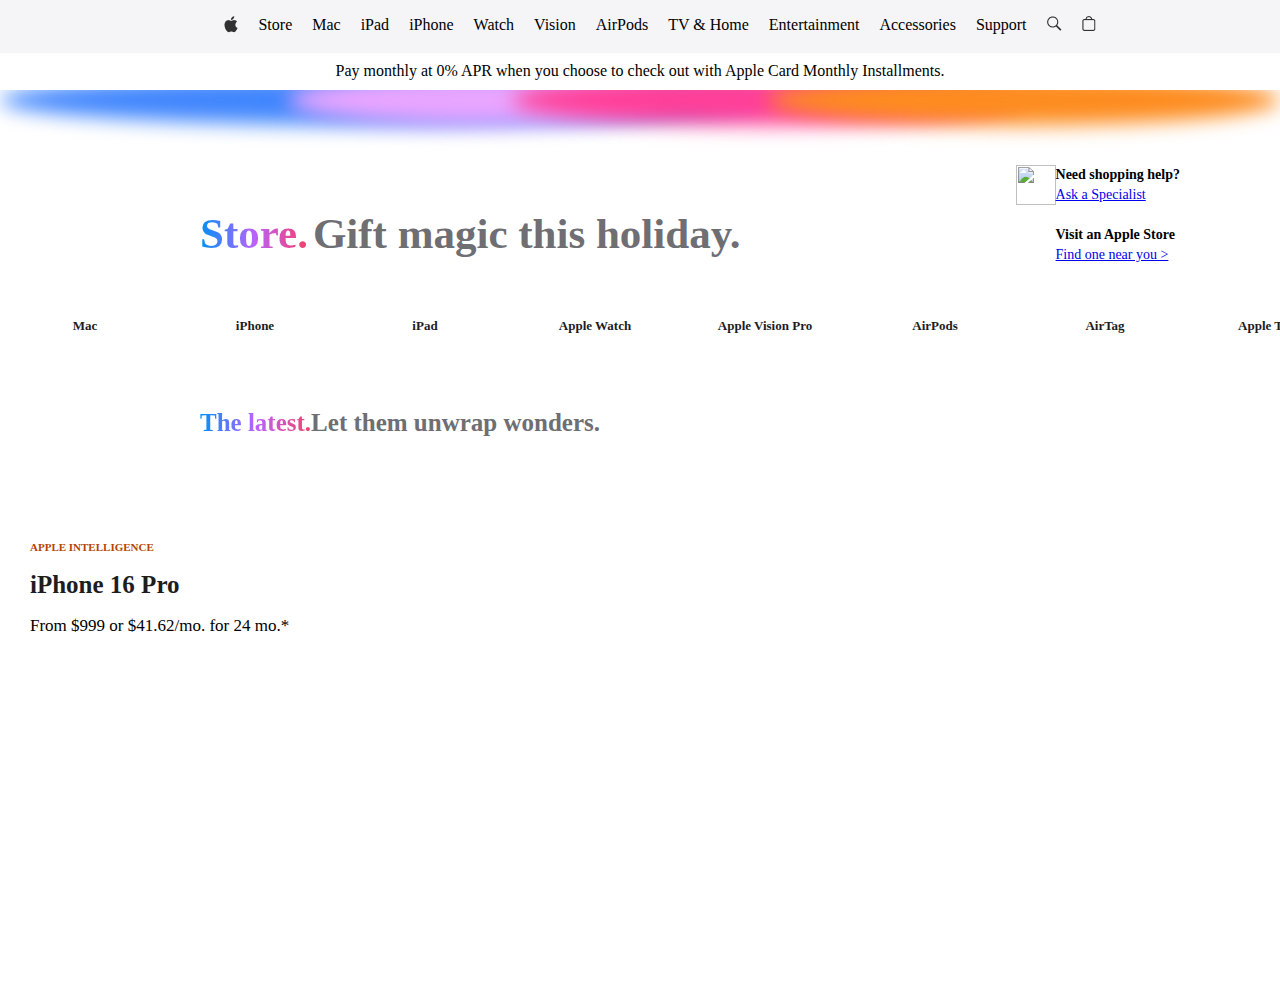
==== store.html @ fec3c9a7 "ehelj bga" ====
<!DOCTYPE html>
<html lang="en">

<head>
    <link rel="stylesheet" href="store-style.css">
    <meta charset="UTF-8">
    <meta name="viewport" content="width=device-width, initial-scale=1.0">
    <title>Store</title>
</head>

<body>
    <header>
        <ul class="header-ul">
            <li>
                <img src="./assets/apple-logo.png" alt="">
            </li>
            <li>Store</li>
            <li>Mac</li>
            <li>iPad</li>
            <li>iPhone</li>
            <li>Watch</li>
            <li>Vision</li>
            <li>AirPods</li>
            <li>TV & Home</li>
            <li>Entertainment</li>
            <li>Accessories</li>
            <li>Support</li>
            <li>
                <img src="./assets/header-pic2.png" alt="">
            </li>
            <li>
                <img src="./assets/tsunh.png" alt="">
            </li>
        </ul>
    </header>

    <div class="sub-header">Pay monthly at 0% APR when you choose to check out with Apple Card Monthly Installments.
    </div>

    <div class="gradient">
        <div></div>
        <div></div>
        <div></div>
        <div></div>
    </div>
    <div class="store">
        <div class="store">
            <p class="store-p">Store.</p>
            <p class="gift-p">Gift magic this holiday.</p>
        </div>
        <div class="prof">
            <img class="img-prof"
                src="https://s3-alpha-sig.figma.com/img/f2b6/79ae/6791d18fc8aeadd75a3c2d3e35c715ef?Expires=1735516800&Key-Pair-Id=APKAQ4GOSFWCVNEHN3O4&Signature=qgTAJuucC4zuZToZUbcX-JGju4gBjt9ufdOPo3s82Lv8bUiroLlnoXG~ElyDVFjaNurS8vv9gimg7zpj7aobgtlWY0~VMrjC41Ew3bfoFd-dObPs1Pf1-4JUwYK8Lq3-zq8wkel83xopT0TshCqkeOdzclyXF9J2uUYzeBCkdwy6iF2pMGs6t~W9kBAC8KTCTs8bH8UtV4kxkxMPVIVJ74ohoMn2xBNpI6BAuhBsz1HkBpx9TQU17NGsI-7~FI2BL92V3iWZ7YUzFY~Okcoy4f0XqfE4KKTvAqJVCDu7672sxIaBnKJa96KVOOtHswhCdNtw3X00-KBFq1YtjK1XjA__"
                alt="">
            <div class="prof prof-div">
                <h4 class="prof-h4">Need shopping help?</h4>
                <a href="#" class="prof-h4 prof-a">Ask a Specialist</a>
                <h4 class="prof-h4 prof-h4-2">Visit an Apple Store</h4>
                <a href="#" class="prof-h4 prof-a">Find one near you ></a>
            </div>
        </div>
    </div>
    <div class="store-con">
        <div class="prof store-pic">
            <div class="store-name">
                <img class="iMac"
                    src="https://s3-alpha-sig.figma.com/img/34ba/f6a0/39ecbf1ba6a7732037e120bdd468a7ae?Expires=1735516800&Key-Pair-Id=APKAQ4GOSFWCVNEHN3O4&Signature=Ng0VAK80IrhCdXclTdoUpXowpMwyKTUdfFqpY6GLL6MZdRfrVKHdeTO~gB9uBc-RtNFIvhkYKmIR98OZzosTr6TEyqTkI2Xf4hDvIcO1V4mMMSZTmWwSCQF0VjodQsVc8eSDBZ8HthYbeoEuW7grEyjfqbp2frSek~nBr70ur-ecu3D7dJBzVhEJoTRDJTCGWAjM7d-exUH49~5vMgw9lueclU6Wt7Fc67T9Sx5ZEsT-NeqEsUUKWu7ERDlvUng0Xdh1dE13IFV4vy2otzCDxvyQzCXIqILHgCo39FBtE27ktUoEFJmwx40wagRhS3-fz94haGYvizhG4c~V2fzoRg__"
                    alt="">
                <p class="store-pic-p">Mac</p>
            </div>
            <div class="store-name">
                <img class="iMac"
                    src="https://s3-alpha-sig.figma.com/img/3c2d/f4a7/c5c891f90a79861702d92614ebb717a7?Expires=1735516800&Key-Pair-Id=APKAQ4GOSFWCVNEHN3O4&Signature=[base64]~hGJVydm9BHsiNjf17RFEItsb0860TiXwHXVcUbcXr2MrSklOe~oBa497F2RvQX7pXDMFj9egobCYYkiaYOXrEYBxIbJsvKjeDL6uq8MXHHfO5-6~McQ__"
                    alt="">
                <p class="store-pic-p">iPhone</p>
            </div>
            <div class="store-name">
                <img class="iMac"
                    src="https://s3-alpha-sig.figma.com/img/8b22/7b13/d4a5deba8b13df756bb5cacf2ba4c363?Expires=1735516800&Key-Pair-Id=APKAQ4GOSFWCVNEHN3O4&Signature=Sh-fnapbTpaSxwEkCcgPfATdUDaYEWtzCkUUmUBAOWkvvqo-2OtsbIlxCisQrv6f7GjVtXQzBmpFPbIe172bip0UeC-D6P0~gzYPdpUiioALlD4xxeBzOBfdvBVkTQlpC5XZeV2WjnD4eGtELwVKDX8nOBejGNa1RAkb3cEovKQDJYTpFnYnLQjlwaAQXVl5J9ydV2ui53C6pZzQYByepOPb~Sk2J-xp9-ZWSay1hKK6kVjI6zsotmY9zov-RhY0r74UbXMpmNwHuku8XKyjSwcN3-2Rkqghyll4GV0Qn1X~2xajxtNTB21AYD3fC1uIsYGom0pHLik8vD7CIZbngg__"
                    alt="">
                <p class="store-pic-p">iPad</p>
            </div>
            <div class="store-name">
                <img class="iMac"
                    src="https://s3-alpha-sig.figma.com/img/b3b3/0593/3bfde0904dbc2d5680c1e5abf89ef5df?Expires=1735516800&Key-Pair-Id=APKAQ4GOSFWCVNEHN3O4&Signature=n5FK3HQB~sd8ak8KXX1n7ajYFwICfbuGN1M~v2E-iDtT3GWBkS9M8oWXJ~wI-tdqdpSdnGiXHkVEs4PNYR32IkvPlEz0ivTtp-M5xtCBwbvOpBR1KS4RikF5ltg~A6Lj1eFIhE5lGMTVaGkiw-VZbZLKcDf38hLGi5m6f5D-JoJbL5nJgvIrh8xmQOgh4TCfYOLf~d~NhKNgIH6BK52qpx5yoKeh42XZFC-suf2J6Vck8W5Dj5UVhNqf0Dfxf2pKspikToHF6QqXjGqpR~5gphQhT-I3N1Oev0FTjMSaW6-KosfbvXatbqhYn29mZJHby5gDrucS1k1ikG9~mamOTQ__"
                    alt="">
                <p class="store-pic-p">Apple Watch</p>
            </div>
            <div class="store-name">
                <img class="iMac"
                    src="https://s3-alpha-sig.figma.com/img/3171/64b8/238731a20a2332fc3e7bf6bb5e81b23d?Expires=1735516800&Key-Pair-Id=APKAQ4GOSFWCVNEHN3O4&Signature=N-ALSVJy~brXDwGNfY04~zQ-4xBqLswDqZMVGFnIIUo9qFKToUQMg2rrt6Nn8Ml1yAFYg9pehZoCHrQEzoaWtUsXtwmLgf5YQk2rbfR7Fz10T7hha20u~TIK7jJBlfuzKcQRLQnPY-1TtIHIgOK0YxBjN0CKnwTKjZRvaoybCH8tdYeG3EKdZSiG2HPBLJi09P886O9bZFhJN4W5J~vzxVhrAywDkgLpdT8LO9ryx2UrUrgQ9x889p9Nc3KYCabV5YAQhygtqS~kbijIunh1KositqPimbQU~8bSxv8K1Vr4~ZjQzQlnKmBQ1xDu4kxMLJaA~MVFeIA3TW2hIqDQ~Q__"
                    alt="">
                <p class="store-pic-p">Apple Vision Pro</p>
            </div>
            <div class="store-name">
                <img class="iMac"
                    src="https://s3-alpha-sig.figma.com/img/f09e/f14c/12d4141a917468ed4a80edfbf5b64963?Expires=1735516800&Key-Pair-Id=APKAQ4GOSFWCVNEHN3O4&Signature=IetVUlPNRVDiwTxr8OP3BXOoDJEciHTD-Z1pu-Bpi8w18cmqHTWSahRUsM4CP2N2xiUIzO6Eq7t9jeNhM-A9Uy5WuHIg-~V2b442C~3vN0sz7l6hqt0cGOTSPjW0f0qphu1Ww9a7KvBTJ13qn~cZDAvbyxJDU1Q7TEnI5EVIWnEyUCucLlJEaWPwLHiblJcBONAGZH7teL-f4hhGn05NZ8TWI6LlYws6Uf5FcwRCX2YADKzgjg8i2tnfP-EexNO9M5m5XS453X5np-Idkn9o-3iIBf~D4~gPWA0-nxkRDNu2mvxTjiJB26kp7RAQHoK0wikU1hezOgA~WinuWOWRcw__"
                    alt="">
                <p class="store-pic-p">AirPods</p>
            </div>
            <div class="store-name">
                <img class="iMac"
                    src="https://s3-alpha-sig.figma.com/img/44e3/a54d/da74f69c5662cc2bae822376f59710df?Expires=1735516800&Key-Pair-Id=APKAQ4GOSFWCVNEHN3O4&Signature=dDnihGViVZbN2IJucXsfh5PLBKKzPFybHxz4iAVP8eVlzyZ~kO9VbveSb9WcFCZDiGI84SVXP5V2tnLnVPYr0tO9Mg6cgfTCEuTo9w~mxxUSKHYJpSeZ5p4iN6UdF~PTUQXTU8yq5aw0SpZkYcf3CdLZbvFtG59R3ONOH9~5l0sIo0xsbAaKIV~C5AaGP77UPKYNFeOQ0~1lMYNsuIbNKI~Z1OxgvV09PsMglK0LgmjxJKiscRCi2VVIl4gshtaIzVMrCxcIIxrg-vVIQ3JSuSe2~rqYU5FbrUfxVErSF8XQxXhSlby11ZZaUbgiaK-LqR~0eT53gua8~9x0o0hGaQ__"
                    alt="">
                <p class="store-pic-p">AirTag</p>
            </div>
            <div class="store-name">
                <img class="iMac"
                    src="https://s3-alpha-sig.figma.com/img/78f6/080c/8fe5bd51da68f7b04b40e9e80064595b?Expires=1735516800&Key-Pair-Id=APKAQ4GOSFWCVNEHN3O4&Signature=VyINnMW7~crIGlrAgMo6N9bR8lA-Te8T33-cgA7HVi8YDn3jDDXqX2e5flpREHMWNUvvSu78xDRIgRrRopEdVCBQJbsorPD2oMulXcsPGHKNthq4qPths057cwEbULNgRu3Z0I9V9-uR2uaqU~aY2hSwMnqCwZuWsZniRYG3Vvw0tgD71j4ySAH9K3jsUaHkf9B30wG5iAbrHUdiGk-qfEQKKRUjcOd8qWDH6XBZe4SCbewB0ijNe9xwIg8W9CoTwzowV8g3PCzWM8YYudG21qhcxEHzmPJSfZF-w6iF-i0yC9OzqTeo5Y6-AqzaztU-lZfxJCwqpHEigrH0YzwoJA__"
                    alt="">
                <p class="store-pic-p">Apple TV 4K</p>
            </div>
            <div class="store-name">
                <img class="iMac"
                    src="https://s3-alpha-sig.figma.com/img/bdc6/5d56/260e4cf86d489cd61103d0b42b4a6982?Expires=1735516800&Key-Pair-Id=APKAQ4GOSFWCVNEHN3O4&Signature=[base64]~FR22oREL06gzM4dMK-8--TS9gSnNtIu4AoJYOSA__"
                    alt="">
                <p class="store-pic-p">HomePod</p>
            </div>
            <div class="store-name">
                <img class="iMac"
                    src="https://s3-alpha-sig.figma.com/img/245c/cbb0/018762dccd01a6ddb76676d8afab6b36?Expires=1735516800&Key-Pair-Id=APKAQ4GOSFWCVNEHN3O4&Signature=eyKRRGD2a69AbAMazvPNr9S0JFtrO3YDGxh5KpfWImGBnXlMrCoAtwHH4fq2nZvcf6fEiiSmx9ShQnisCe0wPh3MycWOP4xbVxRoLCiHZK6ItK46QhaTx3rx~KfIOP2-Yjnm87QiIjLhKaBKsJq7oJBrOE5KYULy7FaFrw3SSOPcHdwNx1HSb0-~3KAO~TO4Ipl0zmxp2QnV0KDVmeoCkPZfg7thG8Nzh-TK9DWiQ2B~Jt8T438RfN-2ZFvuukkaT6YH6H8Ld7necbIilft7oTFRko0Ch7XJkbpxHlPYTHdquVHT-enXBJYpOupDAbmeAnw8LstLvtNFX7uHZJeVPA__"
                    alt="">
                <p class="store-pic-p">Accessories</p>
            </div>
            <div class="store-name">
                <img class="iMac"
                    src="https://s3-alpha-sig.figma.com/img/70be/0fba/a2ad5623aa11af590af34c1f787f1d9f?Expires=1735516800&Key-Pair-Id=APKAQ4GOSFWCVNEHN3O4&Signature=Ys8W7kfY5~0HJmBau1cMaSEifiw1uN7UYGJMz5F8n5Lm-MmqYuPZT5~gLcDxzFP6wAY6N0jr2pMu0ErStHX2uTmJzEm1unky7NsMdpyJ8ibQ-pCqMn3UhbWcpNCmKHSPAi7y4PeWd4WfRHjezHXOlsM-xvEIp3xH-CfHefmE4cTT5g18CxC2SH~iguBU-S4hSBFsAsdmY6PdcHfGBkk9t-54Tz93Lv1fleL9bYQU2y~IUJLbmrCc546N6mUPrx4Ja6gkjhuGhtFzKZNz0m3ITQiNjGmAEvAR4HvJDeOiBIMQC8zcuKYoDAzMwzP-LzRz9iL49fJZJtyeGOA4u~PoWA__"
                    alt="">
                <p class="store-pic-p">Apple Gift Card</p>
            </div>
        </div>
        <div>
        </div>
    </div>
    <div>
        <div class="wonder">
            <h6 class="wonders-p wonders-h6">The latest.</h6>
            <h6 class="wonders-p wonders-h6-2">Let them unwrap wonders.</h6>
        </div>
        <div>
            <div class="wonder-card">
                <p class="card-p">APPLE INTELLIGENCE</p>
                <h5 class="card-h5">iPhone 16 Pro</h5>
                <p class="card-p-2">From $999 or $41.62/mo. for 24 mo.*</p>
            </div>
            <div></div>
            <div></div>
            <div></div>
        </div>
    </div>
</body>

</html>
---- store-style.css ----
* {
    box-sizing: border-box;
}

body {
    margin: 0;
    height: fit-content;
}

.header-ul {
    display: flex;
    gap: 20px;
    justify-content: center;
}

li {
    list-style: none;
}

.sub-header {
    width: 100%;
    height: 90px;
    display: flex;
    justify-content: center;
    align-items: flex-end;
    background-color: white;
    position: relative;
    z-index: 2;
    padding-bottom: 10px;
}

header {
    position: fixed;
    background-color: #f5f4f7;
    width: 100%;
    z-index: 3;
}

.gradient {
    display: flex;
    width: 100%;
    position: relative;
    margin-top: 25px;
    margin-bottom: 50px;
}

.gradient :nth-child(1) {
    width: 60vw;
    height: 50px;
    top: -40px;
    left: 0;
    background: #4186fd;
    border-radius: 50%;
    filter: blur(10px);
    position: absolute;
    z-index: 1;
}

.gradient :nth-child(2) {
    width: 30vw;
    height: 50px;
    background: #e9a5ff;
    top: -40px;
    left: -25%;
    right: 0;
    margin: 0 auto;
    filter: blur(10px);
    border-radius: 50%;
    position: absolute;
    z-index: 1;
}

.gradient :nth-child(3) {
    width: 40vw;
    height: 50px;
    background: #ff3f98;
    top: -40px;
    left: 0;
    right: -20vw;
    margin: 0 auto;
    filter: blur(10px);
    border-radius: 50%;
    position: absolute;
    z-index: 1;
}

.gradient :nth-child(4) {
    width: 40vw;
    height: 50px;
    background: #fd8c1f;
    top: -40px;
    border-radius: 50%;
    right: 0vw;
    filter: blur(10px);
    position: absolute;
    z-index: 1;
}

.store {
    display: flex;
    justify-content: space-between;
    padding-left: 100px;
}

.store-p {
    font-weight: 700;
    font-size: 43px;
    line-height: 52px;
    background: linear-gradient(90deg, #0090F7 0%, #BA62FC 50%, #F2416B 100%);
    background-clip: text;
    color: transparent;
}

.gift-p {
    font-weight: 700;
    font-size: 43px;
    line-height: 52px;
    padding-left: 5px;
    color: #6E6E73;
}

.prof {
    padding-right: 100px;
    display: flex;
}

.img-prof {
    width: 40px;
    height: 40px;
}

.prof-h4 {
    font-weight: 700;
    font-size: 14px;
    line-height: 20px;
    margin: 0;
}

.prof-div {
    padding: 0;
    flex-direction: column;
}

.prof-a {
    font-weight: 400;
}

.prof-h4-2 {
    padding-top: 20px;
}

.store-pic {
    padding: 0;
}

.iMac {
    width: 170px;
}

.store-name {
    display: flex;
    flex-direction: column;
}

.store-pic-p {
    font-weight: 700;
    font-size: 13px;
    line-height: 20px;
    width: 170px;
    display: flex;
    justify-content: center;
    color: #1D1D1F;
}

.store-con {
    overflow-x: scroll;
}

.wonders-p {
    font-weight: 700;
    font-size: 25px;
    line-height: 32px;
}

.wonders-h6 {
    background: linear-gradient(90deg, #0090F7 0%, #BA62FC 50%, #F2416B 100%);
    background-clip: text;
    color: transparent;
}

.wonder {
    display: flex;
    padding-left: 200px;
}

.wonders-h6-2 {
    color: #6E6E73;
}
.wonder-card {
    width: 480px;
    height: 500px;
    background-image: url(https://s3-alpha-sig.figma.com/img/8cee/8a34/ee4ba9b658ae0be05611d11ea5d55e1b?Expires=1735516800&Key-Pair-Id=APKAQ4GOSFWCVNEHN3O4&Signature=FUytaNUZ~oiFxuZQ3SFMBzkdL7aJ06-OXgrTCMmlIQ0a2gKNKqQhReHGXLWwKN89LQsSGGm6g-M6VlSAz5c1-2jTRHDRO2anbTfhHB4M~vq6SKi0DpO~l4iJNVJEeRQzd5ManCzaPGDCLTb8~WiKuPQNax~DL-Dlff~yFwOGLPrFSiYdIihCZDd4Ci74Hj~NNv4Ji89wvDaje95CQrnvrkDPzb2dcqVxfoqSvSh4Oh1ucCig9DwnJgj46Sxfyx41RFQUC8N7PhL4aeeiL6z74D0VCZNs~V~ZbxOoxEAKZ6VDx1IUkXdEDWz9ZEXm~zTTUxreTwtWNx56~lCZsnmx2A__);
    background-size: cover;
    background-position: center;
    border-radius: 40px;
    position: relative;
}
.card-p {
    position: absolute;
    font-weight: 700;
    font-size: 11px;
    line-height: 16px;
    color: #B64400;
    top: 30px;
    left: 30px;
}
.card-h5 {
    position: absolute;
    font-weight: 700;
    font-size: 25px;
    line-height: 32px;
    color: #1D1D1F;
    top: 30px;
    left: 30px;
}
.card-p-2 {
    position: absolute;
    font-weight: 400;
    font-size: 17px;
    line-height: 21px;
    top: 100px;
    left: 30px;
}
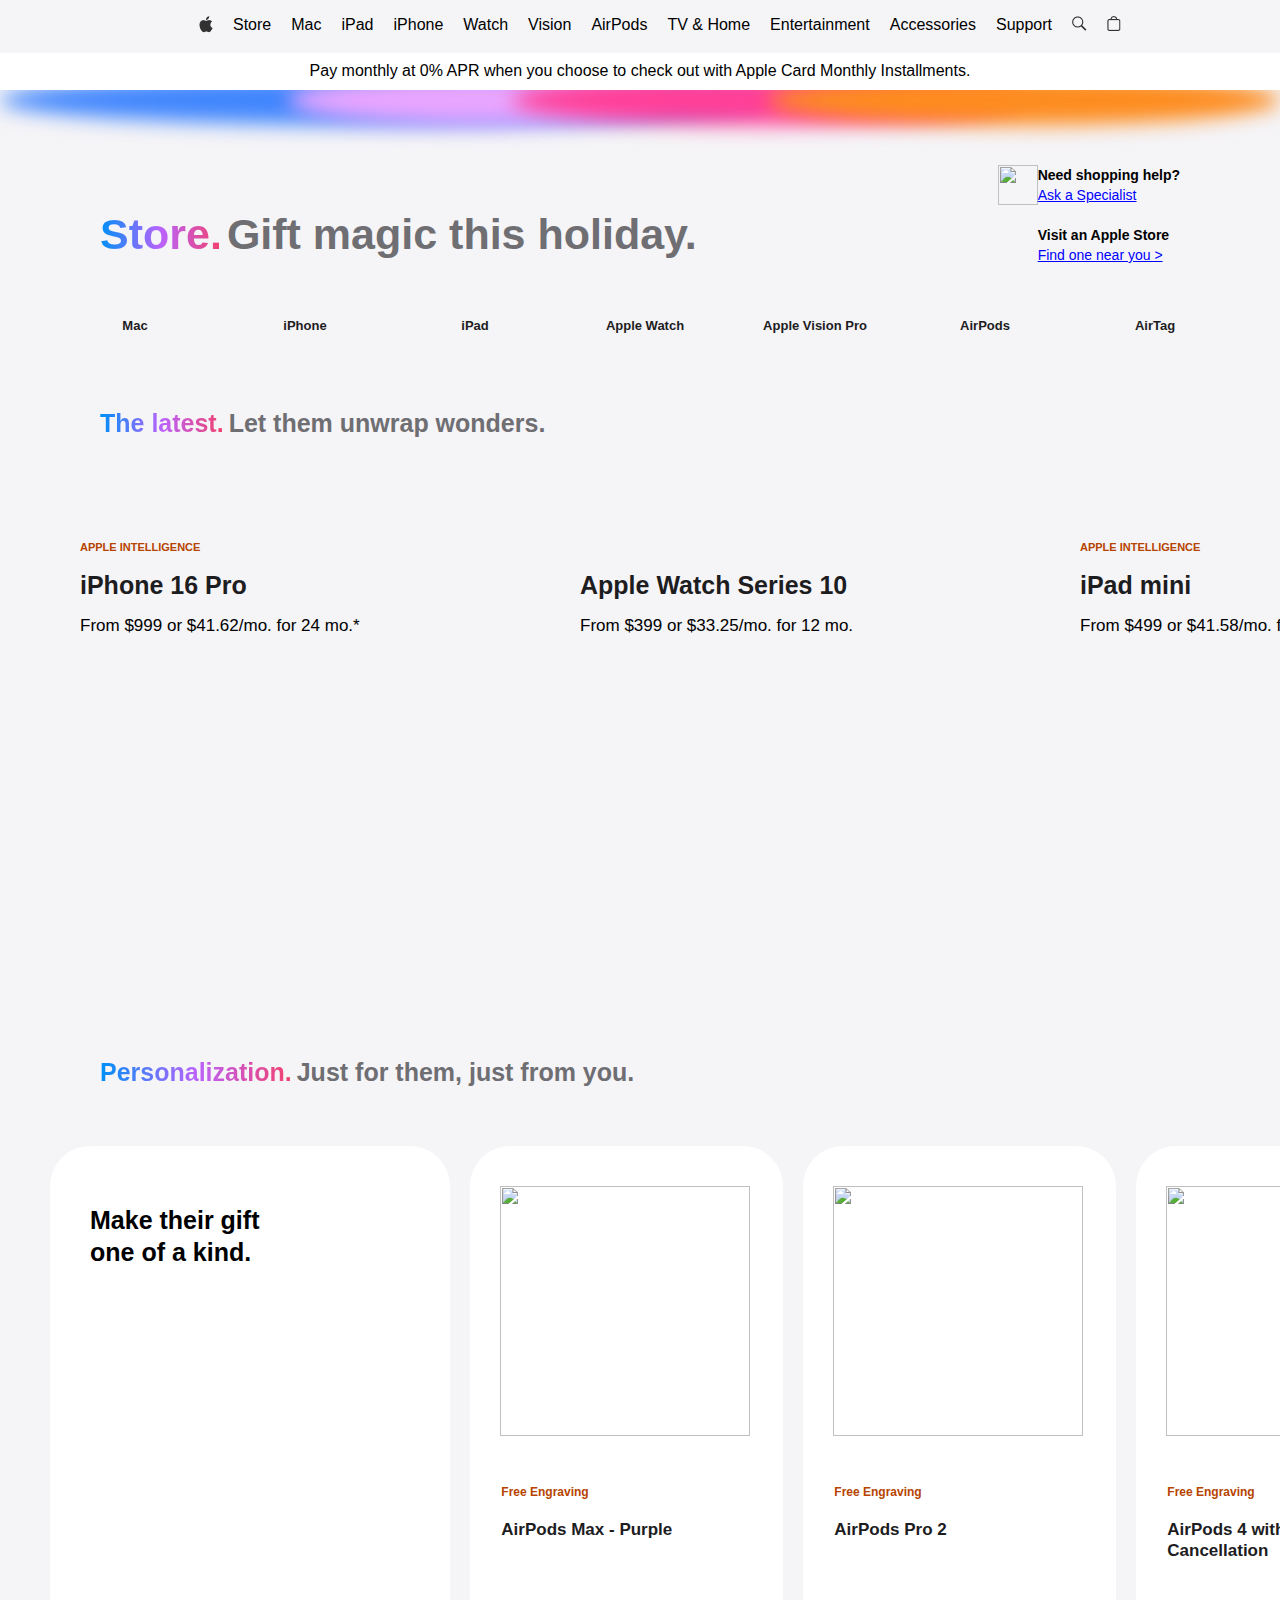
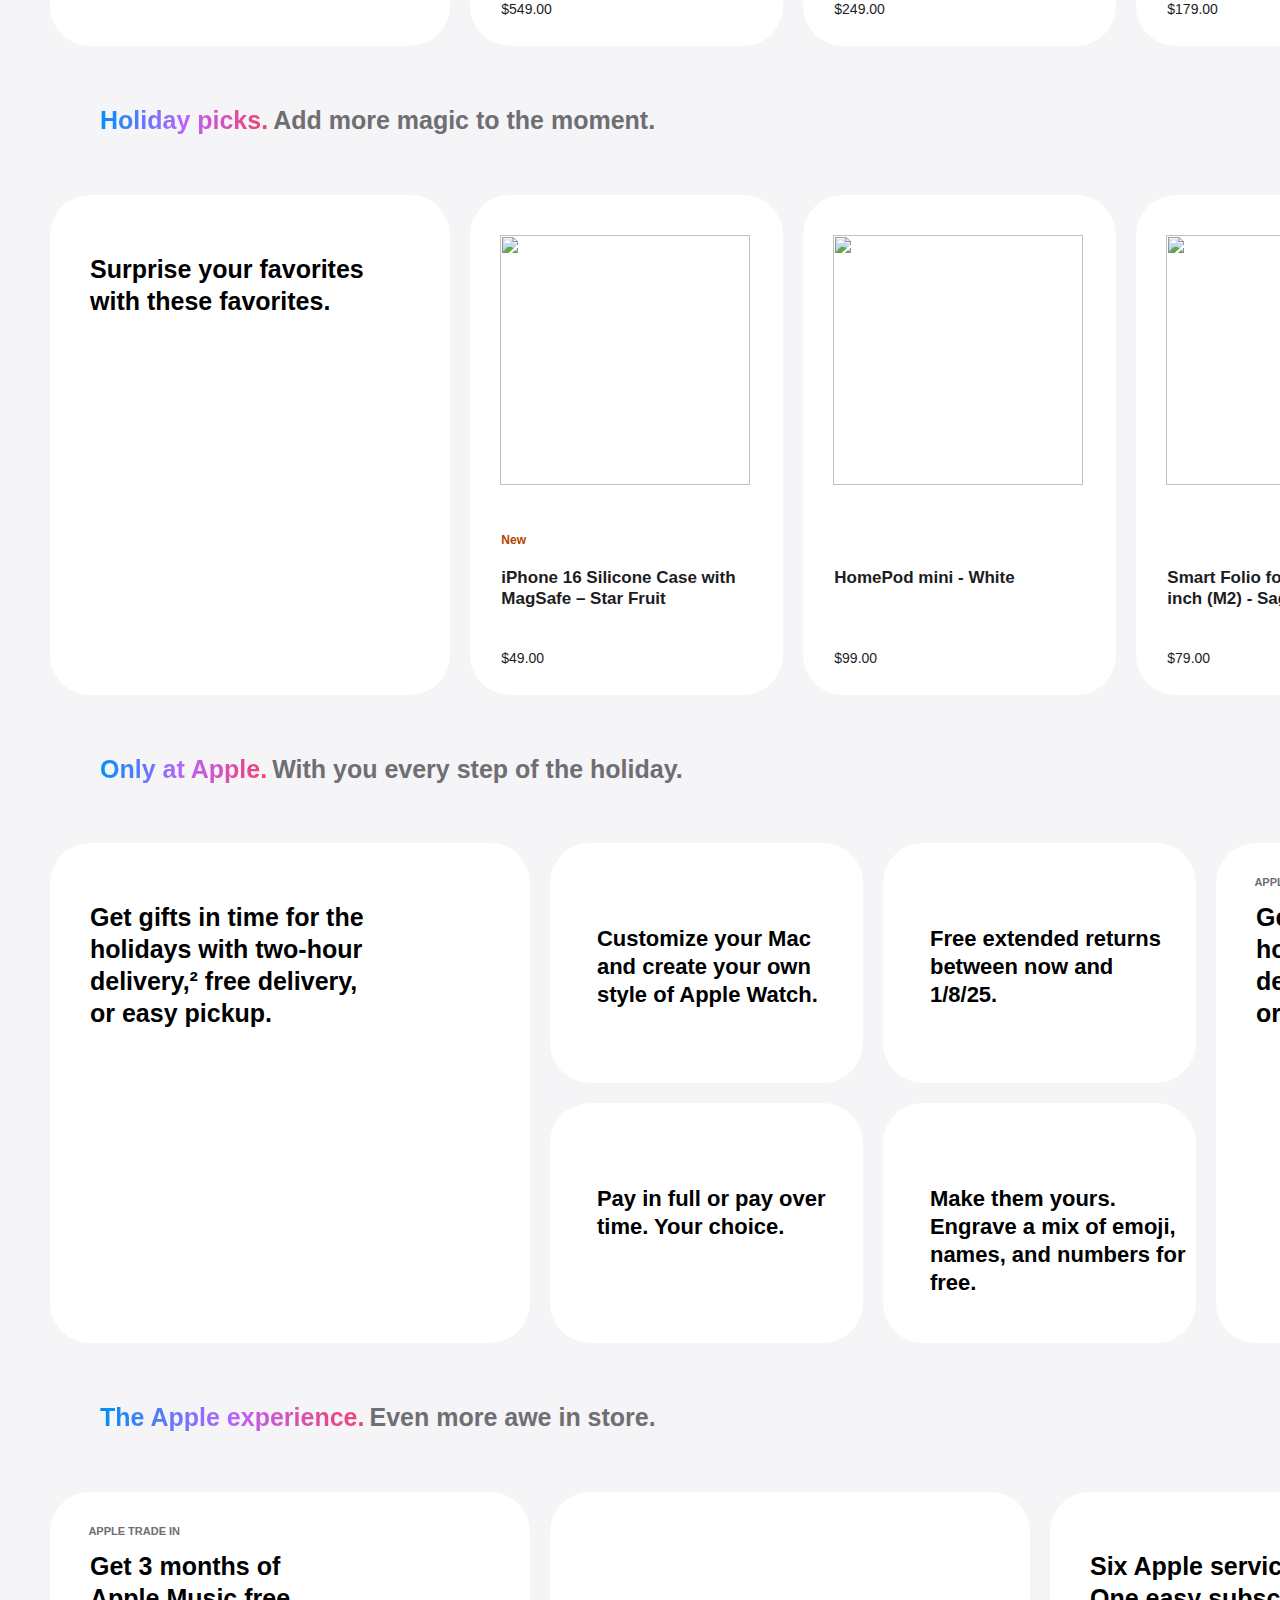
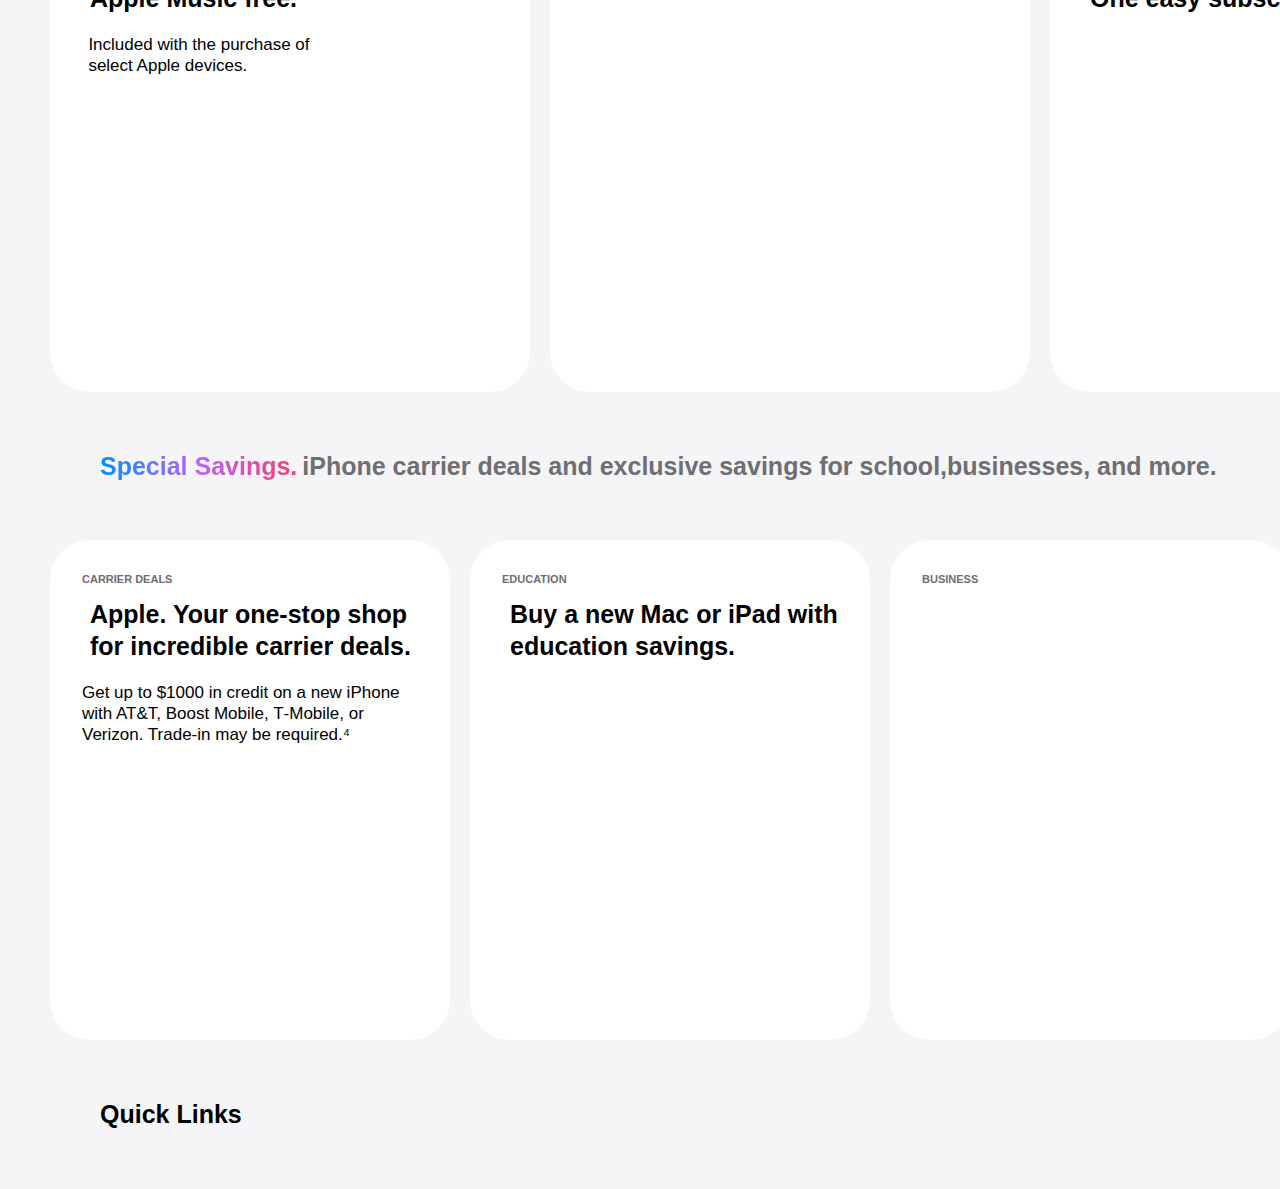
==== commit 2f139bd6: "baragl duussan" ====
--- a/store.html
+++ b/store.html
@@ -62,7 +62,7 @@
     </div>
     <div class="store-con">
         <div class="prof store-pic">
-            <div class="store-name">
+            <div class="store-name padd">
                 <img class="iMac"
                     src="https://s3-alpha-sig.figma.com/img/34ba/f6a0/39ecbf1ba6a7732037e120bdd468a7ae?Expires=1735516800&Key-Pair-Id=APKAQ4GOSFWCVNEHN3O4&Signature=Ng0VAK80IrhCdXclTdoUpXowpMwyKTUdfFqpY6GLL6MZdRfrVKHdeTO~gB9uBc-RtNFIvhkYKmIR98OZzosTr6TEyqTkI2Xf4hDvIcO1V4mMMSZTmWwSCQF0VjodQsVc8eSDBZ8HthYbeoEuW7grEyjfqbp2frSek~nBr70ur-ecu3D7dJBzVhEJoTRDJTCGWAjM7d-exUH49~5vMgw9lueclU6Wt7Fc67T9Sx5ZEsT-NeqEsUUKWu7ERDlvUng0Xdh1dE13IFV4vy2otzCDxvyQzCXIqILHgCo39FBtE27ktUoEFJmwx40wagRhS3-fz94haGYvizhG4c~V2fzoRg__"
                     alt="">
@@ -122,7 +122,7 @@
                     alt="">
                 <p class="store-pic-p">Accessories</p>
             </div>
-            <div class="store-name">
+            <div class="store-name padd-2">
                 <img class="iMac"
                     src="https://s3-alpha-sig.figma.com/img/70be/0fba/a2ad5623aa11af590af34c1f787f1d9f?Expires=1735516800&Key-Pair-Id=APKAQ4GOSFWCVNEHN3O4&Signature=Ys8W7kfY5~0HJmBau1cMaSEifiw1uN7UYGJMz5F8n5Lm-MmqYuPZT5~gLcDxzFP6wAY6N0jr2pMu0ErStHX2uTmJzEm1unky7NsMdpyJ8ibQ-pCqMn3UhbWcpNCmKHSPAi7y4PeWd4WfRHjezHXOlsM-xvEIp3xH-CfHefmE4cTT5g18CxC2SH~iguBU-S4hSBFsAsdmY6PdcHfGBkk9t-54Tz93Lv1fleL9bYQU2y~IUJLbmrCc546N6mUPrx4Ja6gkjhuGhtFzKZNz0m3ITQiNjGmAEvAR4HvJDeOiBIMQC8zcuKYoDAzMwzP-LzRz9iL49fJZJtyeGOA4u~PoWA__"
                     alt="">
@@ -137,17 +137,289 @@
             <h6 class="wonders-p wonders-h6">The latest.</h6>
             <h6 class="wonders-p wonders-h6-2">Let them unwrap wonders.</h6>
         </div>
-        <div>
-            <div class="wonder-card">
+        <div class="dis">
+            <div class="wonder-pic wonder-card-1 padd">
                 <p class="card-p">APPLE INTELLIGENCE</p>
                 <h5 class="card-h5">iPhone 16 Pro</h5>
                 <p class="card-p-2">From $999 or $41.62/mo. for 24 mo.*</p>
             </div>
-            <div></div>
-            <div></div>
-            <div></div>
-        </div>
-    </div>
+            <div class="wonder-pic wonder-card-2">
+                <h5 class="card-h5">Apple Watch Series 10</h5>
+                <p class="card-p-2">From $399 or $33.25/mo. for 12 mo.</p>
+            </div>
+            <div class="wonder-pic wonder-card-3">
+                <p class="card-p">APPLE INTELLIGENCE</p>
+                <h5 class="card-h5">iPad mini</h5>
+                <p class="card-p-2">From $499 or $41.58/mo. for 12 mo.</p>
+            </div>
+            <div class="wonder-pic wonder-card-4 padd-2">
+                <p class="card-p">APPLE INTELLIGENCE</p>
+                <h5 class="card-h5">MacBook Pro</h5>
+                <p class="card-p-2">From $1599 or $133.25/mo. for 12 mo..</p>
+            </div>
+        </div>
+    </div>
+    <div>
+        <div class="wonder">
+            <h6 class="wonders-p wonders-h6">Personalization.</h6>
+            <h6 class="wonders-p wonders-h6-2">Just for them, just from you.</h6>
+        </div>
+        <div class="dis">
+            <div class="per-pic per-pic-1 per-card-pic-1 padd">
+                <h6 class="wonders-p per-card-h6">Make their gift <br>
+                    one of a kind.</h6>
+            </div>
+            <div class="per-pic">
+                <img class="img-size"
+                    src="https://s3-alpha-sig.figma.com/img/2609/ceeb/74c88a8937d995e24c37c91f4084949c?Expires=1735516800&Key-Pair-Id=APKAQ4GOSFWCVNEHN3O4&Signature=gSF3fCpjyyf93bbQai48ZWjl3MRjNitiLLYOZsFzGbveUW1FM5hNJY-0YTgLQWWq03I1EE5nouKo0FWckWHSSTRIonWr6o90cIroJ2Ue0ez4AAwDEkENENUU~~tWYTNgi3tbqIFxpg24gS8NmfJiekAAJ6HOkAm-Y3ZyLTNIi4KlRsep7TCLslwhKcUD6IHHZ-a8JAorvdZAxF4mrmpZscuUrW~WkwpZY5~zqJsjY21WUa3Z-nzKKqcX7FYiSZn~bIu5AO5VN1SOll1MjCUSSuXvS9gPvXjO9TB1DxE5a-76~F2Xg1qcJ2ZO8I5U1cE~cQYkHgXs1mkk2pSmwDfbVA__"
+                    alt="">
+                <img class="color color-1"
+                    src="https://s3-alpha-sig.figma.com/img/865a/b9cf/96a81f63746fc5146433d68082189f87?Expires=1735516800&Key-Pair-Id=APKAQ4GOSFWCVNEHN3O4&Signature=LYcWJyMSo38eis9-wCydd5YBNh-bRHMlUt~uIq9cZya9o9Do7YAyN8KwaUSdrIPXzNlshRWDzcUKWlYInh1lL1wZR6GnY0aM2rzBCsE93o0H8-QcXw8hhUxxYHYQJ6U4BuH06WwtUVVS5~2oJ6Xuwm6ls7Z1g2kHsBBX5jiwINsnIQBNMXtkIjjMLGNoo2m-ERWg9mAqijbmDmfYSf7PJiJ2QOMWry623XcaQKBwtti-ARUxwmGRuBI10xKKPD82dQSWFj-dt~3yFdVbKOKED39BCLs9-dpjuU6xW~w7HUYbtfU0haQ~VNcWkaE9BaYBTi5gkYoUvK3MTvz-SIbqmg__"
+                    alt="">
+                <img class="color color-2"
+                    src="https://s3-alpha-sig.figma.com/img/badf/9579/1c7cad940549a7a420148fabe0d9f366?Expires=1735516800&Key-Pair-Id=APKAQ4GOSFWCVNEHN3O4&Signature=eohaxk2m5uGh~kZplh1P-HKQSrmXc~FzpZ1IL3U6MnniG5AwJ6wDMClQ5sJKGaPBr5-HiL24IrZcXvWrAQM14UOKOHCtXcxu2paNPJNa1zFlDr7dAyfxXGE1Z~Jo6B21k5atB-zFRimngNONNfHn-ml0tLIwL8-5YILmhCFInx6C6z~WSEPGPZxXQ2CseNyO2s886nkoU6DfX7S7GGO4vmEgcTR4MEeZ0Q87-H2-2yLfgIWM9kfFjgLiMytu87xzGm7C1hsW0nQgH38Avz28FykpQtdcHE21S8IvMv8ki7vFmOIoNYAzf8vW9J9sBZMOrpCF8kdli~~zouX-T847jw__"
+                    alt="">
+                <img class="color color-3"
+                    src="https://s3-alpha-sig.figma.com/img/5794/3202/e808d77abad5dabffc96c10a03d7c737?Expires=1735516800&Key-Pair-Id=APKAQ4GOSFWCVNEHN3O4&Signature=CSCb7-TG7pq6QzWK4hGGOMpmlpG1KVyWnQuc-xSAXP6X3bjEJLmtuP32weKUkO9WY5xdY5q37nHWDXV74DlZnYGpCDdcb3PHk-uCghTv-pJLKvk~xUDXlsa5EImbuUoN70B86f~YsIGy89g6Kgkms6qMY1r7JUt7xosZofm~sNI0PAOJrlHJ4DucP6xRY3aFdjqtkLTeClQ47smxaaTleQvE1tOWQQZiQraBIEcaDVLnSFeIcRb1uZ30u~ul7pouEr-O6aU5r62YBir~neqV7zR5y12XQmkgVB8BL3tDBGZwvDR8j3anjT8ehNnO9KtVkZQ0zd5rbnFomCLwtYZvag__"
+                    alt="">
+                <img class="color color-4"
+                    src="https://s3-alpha-sig.figma.com/img/7068/a316/4a1437cde8990eb8a05074bd7844af76?Expires=1735516800&Key-Pair-Id=APKAQ4GOSFWCVNEHN3O4&Signature=o3TuD9SfhkpsaWhDO0BsK9rBkTA5ws-4UoYLYobkK0fEMjWfzlDBL832vzTBfoLF9m-7IT7GnbKj0ecmKTnkRCEPsOKxqRlsKxLJzA29Rsfn1eLlkSr-~vRlsT3sy6j9u37KOeoVrBRaKQrauieJvGpbs4TGeIOnMXOmMHRS74VNJhTZDCQuW~P6xapW4bpylZSXiy78cJsIM9Scq5y2v8IRGIZRthwUB3qCiFJR2FJa1VsYzZj4luilomZhlJVc1iusW-EWi7nIuAKk5gAye9sspI4JakF9e7uum4K0SvXRU1a5hBxjKwoPnryDCoPPndutpHO1W33sQkwyCgmfZA__"
+                    alt="">
+                <img class="color color-5"
+                    src="https://s3-alpha-sig.figma.com/img/c885/9a38/becf3dafbd1ac513c387931f8dd9004e?Expires=1735516800&Key-Pair-Id=APKAQ4GOSFWCVNEHN3O4&Signature=KqMl~EXaijkUGLl1xQlP6WugCKiY9huBypx~WEXYGBHyon-X1dnrNydF-e0um0-hS3Sq~peKxNz1XVp1VT3TiCu3Jf-8PaFAqt-JLURJyDlmDRKAfeu9WF8hjy8cLMLEQ8hTiN2hBgracTVZcCgZxhv9HSN8BDqVYPkN2bTBgMDmAPOvCULkUDzj68V9K54PKDY3vZprI9z~aWC-pue9nUwmP0XLtj~jSCH4Eh2f8b8IciwkyLCUy37NchLklWNadUwG3Do~zY-nsg7xesiPlc2izqUEbaOIpOvNcOQvN4uC9eJdNCum5oHsXOvoqoNVyMf4b9b~5vf0lrubAOTjgw__"
+                    alt="">
+                <h6 class="per-card-h5">Free Engraving</h6>
+                <h4 class="per-card-h4">AirPods Max - Purple</h4>
+                <p class="per-card-p1">$549.00</p>
+            </div>
+            <div class="per-pic">
+                <img class="img-size"
+                    src="https://s3-alpha-sig.figma.com/img/8633/32f4/02f27d03cdecf714f73f92304e551a68?Expires=1735516800&Key-Pair-Id=APKAQ4GOSFWCVNEHN3O4&Signature=JQTQXBj4lvpPQbUBHCowrXOpMY4-l0fWENu8BFgW6kX3UjLEP19J6CtyG3SoaPmxAciM~ZHBoqbzDVmmmEfvxBR7-nIX3n0MRV~y~bOzV8XjwhUe~ZFXiW2aeoV-~vJ-6OZ7RVl4tuT~pL~[base64]"
+                    alt="">
+                <h6 class="per-card-h5">Free Engraving</h6>
+                <h4 class="per-card-h4">AirPods Pro 2</h4>
+                <p class="per-card-p1">$249.00</p>
+            </div>
+            <div class="per-pic">
+                <img class="img-size"
+                    src="https://s3-alpha-sig.figma.com/img/36d7/e679/85c8efaa8d3eb3e76015e0998ef9509b?Expires=1735516800&Key-Pair-Id=APKAQ4GOSFWCVNEHN3O4&Signature=dcu~rtnOoMkpOWIELxTy1ne4BboBV4b0H1ajD0wXP0lZdKf41KU4oXGCo1YMBiDpdHD4~eiUav0lUFeO2uCPOvQZLFb0BFBjzo9qdZpLEsHBGPiAg26nyjHJRWuOg67~S4oScki2l1gG6oYHl6-nfyrRhRtfEFaxiegRXgsijCEBDvYfaMmNCrNT2GJ8uXkH7Bv1Zsa59V04Y63VNTnFUoddLT0wqu2un7qmfoF3jkKmKARMRS2YyvO8yiCCROKqcx~Jbyn1~-sgEQSfwZVzHJhkZEbKDj7a0zzbIXTP2oHYcjsbcvdgauSplhonYnjCi8GVTCFiLLjUpkauUs86fA__"
+                    alt="">
+                <h6 class="per-card-h5">Free Engraving</h6>
+                <h4 class="per-card-h4">AirPods 4 with Active Noise
+                    Cancellation</h4>
+                <p class="per-card-p1">$179.00</p>
+            </div>
+            <div class="per-pic padd-2">
+                <img class="img-size"
+                    src="https://s3-alpha-sig.figma.com/img/9c27/be91/006917b2bc4752dedf37023b08a9cafa?Expires=1735516800&Key-Pair-Id=APKAQ4GOSFWCVNEHN3O4&Signature=k6VgIc-kEP~pxGEhIOUMkgPKYKp0xJDGwb4jFMgZoeaVTOy190JCFPhrpSlR019Wwv9ILjtROYbV9ww7G-iznWDJjxlrVNg-Edh2a-ch0ASLrpGKSVYuBrIerfWTyGWa7j8KZOhdPqgDM7wgs~VLpdLirfNxGFa8p~ySVNqKONW7SXxyKO8Jn148ezUzApqG9QYHr9aEDicRKQDTslx4U5DWO1~HCvZEqS6a-SfV~XibhRMDzIVMooaYAoGXeQ0irKmlqElV5gFdEJMhk15lBDdCLFB7ksyrL7nOtDtOohtFVRpKC5H5HEonwE93bC66eyxvXFCVJBKl5YutJDIEpA__"
+                    alt="">
+                <h6 class="per-card-h5">Free Engraving</h6>
+                <h4 class="per-card-h4">Apple Pencil Pro</h4>
+                <p class="per-card-p1">$129.00</p>
+            </div>
+        </div>
+    </div>
+    <div>
+        <div class="wonder">
+            <h6 class="wonders-p wonders-h6">Holiday picks.</h6>
+            <h6 class="wonders-p wonders-h6-2">Add more magic to the moment.</h6>
+        </div>
+        <div class="dis">
+            <div class="per-pic per-pic-1 holiday-card-pic-1 padd">
+                <h6 class="wonders-p per-card-h6">Surprise your favorites <br>
+                    with these favorites.</h6>
+            </div>
+            <div class="per-pic">
+                <img class="img-size"
+                    src="https://s3-alpha-sig.figma.com/img/c016/407b/1d2afca1eb640b5c24fa60b9d88f09e8?Expires=1735516800&Key-Pair-Id=APKAQ4GOSFWCVNEHN3O4&Signature=LbACVyrdCBN7vnyssb6v60YiYoarHK5V5q5Gve9WpWCSbeJ0LKkt67rMZDslnm~DtdmHYJCmOAwLdOFjULXjW06Xc0OYs95eq9YWZUjfPMwdLEWtjRzPVck1NUDQGLwghdpsNe~T26LcfJmE6kheRfk5HodQ1J85l46~O6R1TxbOUeq8L4ywVQ~n82Q9pfFd~Q~FrYFFxZy9h-t1beOA18bTy-QuNIVqzwkFmM9ArqlUOJLK3BYg-vgG2rQEC1IDG7hI8D3F3IOoLyKsTCpcVPYJQdMlRriRub1FbkxyYz3Kv~FlEtz8H9y5qcHURSAribhBXmYtfpTUcKhsiWFY9w__"
+                    alt="">
+                <img class="color color-i1"
+                    src="https://s3-alpha-sig.figma.com/img/2325/a324/58ffeff83fcf42d8328a670b959767f5?Expires=1735516800&Key-Pair-Id=APKAQ4GOSFWCVNEHN3O4&Signature=OW4V2sRo3ElRpRQf6PauSzMnJd8-o5A1ifE6d96VmCCexpVFubXuAcVQUlqmrupimZd4BSc7O1vJW4ZvW7JYBWCPdjbJRWcdMW2ZZ5QXpo8OmQRVPLGH0SMmQzBtqHxi81YlfK0NVRG~Xpz33YVM-CVyyFaqrrTjDLJihwfUmZL0snmPH-aCfGQayeJqxFDKnSj9Kz~wfxpJR7Ue9iB49Amp1FL6BjvyFERRdyx5DlF9W7don4EzkUcS0TBmhyFSsQ2KUnXslcnSCkhtgtGyxzPZdXjKVZR6i9g7cDCr7wLU7TdPey1K~7u5RlxP1ViReZ34qE5hpy~jO~nB4ZHpCA__"
+                    alt="">
+                <img class="color color-i2"
+                    src="https://s3-alpha-sig.figma.com/img/207d/f832/9ded2a4c11cc81e1616c8c9bfeb79697?Expires=1735516800&Key-Pair-Id=APKAQ4GOSFWCVNEHN3O4&Signature=qR0K~lO~CuyxpGzN8mhyr~[base64]~DuunFo6VA__"
+                    alt="">
+                <img class="color color-i3"
+                    src="https://s3-alpha-sig.figma.com/img/c2f7/0733/b60fb3c92ee60f4a571450be3a6da4e6?Expires=1735516800&Key-Pair-Id=APKAQ4GOSFWCVNEHN3O4&Signature=OOaKB6fV5nTxVZ23rCTRPn3pYoFD6H0moMouQsLHhXhOg-5Glqwor1wgSivdZ87YYTbbF0blpyljGhmu3FI79PRFvPLj2yYhxFGzyAPcePsn2nA82vmS4jEIxeRRiBR307ruTGpyKH-wougHKYUzjwzlAZ-WqbSoeQJ~lXSmwZ4iYvPXGeYcTps5ds-peuNorwN~R5XEX7CcFBS74IZ9OkIxWFi7AR-2fQpUKSeETv0jDdXzpUzCaUNfM~3cXGwSFKX1rF~dBO2FaPsWgnhmlp~7SxOi6BKtyAwHWbqAc6uossx2sbtJ2-3QGzJInaZL-k9QoGSQR4BbdwlPqQKqMQ__"
+                    alt="">
+                <img class="color color-i4"
+                    src="https://s3-alpha-sig.figma.com/img/34ab/f4e7/45e114b233019ed7da3feb256776720e?Expires=1735516800&Key-Pair-Id=APKAQ4GOSFWCVNEHN3O4&Signature=Tz2ztwsUzX7aQz3WOyHnVAbFgBOqxVcc2HDNyx1SLGsCGh1TII22dajeTfwO3e9vumVuj4mO4o-HN3k1e1CH~a4SA-67k0qGT3fs6iOjtXkSSOl0U6tVlFM8lmERB9PO1Qg7AeUSAVCJ6cyt5k-aj9Q30YrDn0c3-1dA7d6l9fHqsm3DiBI6cJ5nyRoeeLPKcoCmXmRJH5M2zHYG4SFYj0j~i1Sl2X2~fVpY~jE4nsWzy3Ri0n4WFpKaE5BmhEk~eqdtKsHTsUBA5YNZqhHIW3EmOulhC5XYh6GhLDsMM-o~3kZ9k34VoJkmTsPQQrJLdZrPnQh9tKGQh1IuknXptw__"
+                    alt="">
+                <img class="color color-i5"
+                    src="https://s3-alpha-sig.figma.com/img/1f3b/b219/a6f22780133ce85e7bb588bc7174a3e6?Expires=1735516800&Key-Pair-Id=APKAQ4GOSFWCVNEHN3O4&Signature=IfzxfSVYqcq79I2YU-XqcZpStSSKmG~LZVJw54ClSv7gKXX0dP1~JGzawYnL1anZliqJe8RX8ZVjhq3Jt7gaRIsm3kpGF-~sgms~yT3EKla2DraqoU1H3vkdI7KvXl42HZY2uz~umqwt29fJBgZ65avIssItVD6EIrVzF4k25Ubm7E-at8pjV578dMrUoEMw1rkcGS0LJ0Wfd4NeID~DOE45uu8JHyijy9SMdlA8FcJ8dr~77u6c3YYQ4kw-gjvl5G8vIVp6UDzNJC3ppk0EuJehYNm54NZcNEJpwumRfDHvx3HN5VqcxYfIh3bIMswPMwWbrTppMxRUONBziuEEIg__"
+                    alt="">
+                <img class="color color-i6"
+                    src="https://s3-alpha-sig.figma.com/img/dd05/8ea9/f8f4c85e38dc4da07a1e1c5c78b35748?Expires=1735516800&Key-Pair-Id=APKAQ4GOSFWCVNEHN3O4&Signature=RRHj2QfHsikWVjR9qOXuAeWQBL-ezaOOUij-mLfonHb7NwKasTMVfxlMwcoUDigV0DhgHQyFHyWizUiS-FmlP~CzyXdj~Zo6qT97IZO5qJIhpVyAGac6kUkxZ9vIaYFd4evHdXquj8dBitYmW2fjx4-z3WBLcko9nVSavJR3dB~mqXkBIkAV59QLYZWcK5R7CWs0ZG2wbqrLG6TZTc3d0vyWZAYlOloIiqoIL3VdoMB64g1c0qQ-5HD1U66mDFMBafE4L2Vzqgx4Zw-5ve5fENHMixlpM2F2NnHcQtXPutqiZnLjWJMuInrWtT2OQzhv8lgn6M7nwU4S7d9D~~yEVQ__"
+                    alt="">
+                <h6 class="per-card-h5">New</h6>
+                <h4 class="per-card-h4">iPhone 16 Silicone Case with <br>
+                    MagSafe – Star Fruit</h4>
+                <p class="per-card-p1">$49.00</p>
+            </div>
+            <div class="per-pic">
+                <img class="img-size"
+                    src="https://s3-alpha-sig.figma.com/img/5552/4950/c6b2950e36e95b097ede33316f9d3373?Expires=1735516800&Key-Pair-Id=APKAQ4GOSFWCVNEHN3O4&Signature=Oid7Nb07fmc9oLIW46l4VaNOqWubLzl2-AzejTcvYetFNWhv0wRiTR~EsEVRij0QthddNJK3S0KjEtnhXbQl-UWaqFblYoay-dc1WQPLDOzoDSsVQV~OAmMK9upCw8-muk-Kx7JyzTBvRkKs7i39gW~PAbLQGGfMr4vlJPVvTre~qHaIJohnZac8WsITl4xG3pWHxAnHI66hRkST-KG3fxyqy6LlDZr57vToWOgsH1spRpbaSReFqlh40lRvniLYoQ3m3br1sVQcoo0GByIpDazbuTWhg2zpZQps7s~~tUlPkr3g016nDYJGwVZmd6N8Cq8Fhf7DEhAmhN4mMjKirA__"
+                    alt="">
+                <img class="color color-1"
+                    src="https://s3-alpha-sig.figma.com/img/40e5/c9b6/0bace1cd7e336babd63a87cf1e366b02?Expires=1735516800&Key-Pair-Id=APKAQ4GOSFWCVNEHN3O4&Signature=[base64]"
+                    alt="">
+                <img class="color color-2"
+                    src="https://s3-alpha-sig.figma.com/img/533f/a80d/4386ea723977e96e42f48f80bc3145e9?Expires=1735516800&Key-Pair-Id=APKAQ4GOSFWCVNEHN3O4&Signature=VpHH7g~jtOx-i0wYq2XgWHp0vGGJpcP76XB4zJnJ7fl9GUypFhRGbolYE0P7UmV3AmCezwfZx2PZCpkxx17foBcr41a~p8Wz~5GKxl5ARYOnADbJZ1KLVo8JcrpXXzC4Dln60Bb2ZH4AgsbS6R~OIU~DlyB71Mzwc3Y88k2j3NU74~4PmXgRPEEEWMUL9V~4lGsWtDK8Crs1vkMU2QUhyq2i~PHteIcJt6cDtiocs9mvnTiBorbrqNZpybHo-jQcKH~Dakw9-lATHXYJVkSMvcPLzGQTCBv5LjcoFls~tJ3~b1rksvFtpYOLHAOKZubXFFjzfR7X36JWlAvV5KdndQ__"
+                    alt="">
+                <img class="color color-3"
+                    src="https://s3-alpha-sig.figma.com/img/23d9/3f90/6dbbcc8d60b3f52b08486cf0e1ca251f?Expires=1735516800&Key-Pair-Id=APKAQ4GOSFWCVNEHN3O4&Signature=D5BdGIL-MJxu0bExVQc-LbastHOT7F3CppZ5~-fdeiEP9HlC0cX3x5jtYjLvgxxNheV8Ei5PWVzIovJ8Kdcv6u1yljUUToIE~EQgpyuG2LNrGxYn3XoxMd1hkBvJjV9--6huENPX3p5Org4inPkpAc-x-inj4HCxpGtf37uTns4XjCGOhxAid7ueSJUADVy6TJ8Ohtlt47UUYOjaThCMvVVTj4soh5RklW3hb6dZPA94N8vDB5r5FuK-lViMq5QNNw3S436IqbnychpOB4f6LBpcJbDbfWfwt~xD-R-L8DjFUfEh9Sw8W4~q3-Q6Ullb59w2BGSzPvEd~uPhtnNCWw__"
+                    alt="">
+                <img class="color color-4"
+                    src="https://s3-alpha-sig.figma.com/img/e528/605b/b65a0fcaec218e061051005bdf470921?Expires=1735516800&Key-Pair-Id=APKAQ4GOSFWCVNEHN3O4&Signature=kjURRIjb1Ra1ttGMjd3UPPbjBAM6eNxRUOPmwCYP8wit~Zzyv5zTe~u663jTYOGCJeixxoaf9krGNpUZAWosjdH5W5cMCWEbWebMjf3z0jxcqVul1jhJA9fnT4Rz355pBqAypOUhv8rboL76rla8eTCj8nIRwhYVHw7WKuEA907wUCoLXKdhZZfii0y6zeZEjQy1Pv-Yu-nICtwJ1c~zyPz~FiGhX-Kcr5ywbIbJzvpx~8Z6CYwVJ1zw-KXWEmNNyJTNWaYZi~JSY3LZ934NSBVtqQApM6q1OnlP1z00lNmga0kf8v4-A~zkn4RwfVQ3NB~oop2ZWeJ8vjGdv6Wi-g__"
+                    alt="">
+                <img class="color color-5"
+                    src="https://s3-alpha-sig.figma.com/img/ced4/32f3/32433aaacf4ef8baede6e457fb29bfc6?Expires=1735516800&Key-Pair-Id=APKAQ4GOSFWCVNEHN3O4&Signature=UDXKV1MFSKixbbj56vZPG4lxEMJf7DxxsSAZzzqQALw3Re7EAtSBT2tkSsNkE~PA1BkNfmbbdzqL3qEs~V82j3DXZgW5YrDHS42k6jUXUoei31LtuBdNseRaddARM9e2~X7BJOK9kBfT1xuLkSb~tnXyEV-GA3FU3KaAs1Ktsl7-DtXqkkWZ2qHW1LOv0hex-ke3EcsfenMnjSKwtGjGwZU5jiy4zeSLJCW7LwlHdAzg3ZbIV9KVFIoTOdGaFrlFFKdOoYrod~p5DP17yzHE2Ykh1rytMf16ovNYQdLR-75Jv9d1hofizMscgOdDKEsKOEurQMjG~HPDWFI9hQM-JQ__"
+                    alt="">
+                <h4 class="per-card-h4">HomePod mini - White</h4>
+                <p class="per-card-p1">$99.00</p>
+            </div>
+            <div class="per-pic">
+                <img class="img-size"
+                    src="https://s3-alpha-sig.figma.com/img/72d5/185e/ad4c03bca33e9d4984ab45cf6c148938?Expires=1735516800&Key-Pair-Id=APKAQ4GOSFWCVNEHN3O4&Signature=crdZh~Ca2VfqdG2I05uHV4tsAH2L6PEak4gXC9~o0uhG6ydod4OHgJNSTYnXGEMzuRTgK60ms6P0deDpzEw0yJYbQf~jAAg9Ar5M4vytRHa5wL-8OYggvUXaJLVINPxwLQoz2g~qgJsrneIw6mAF8do6T~jpKSBNWsjAWph~nvSAI8szTTntzW~eK1cNS3dNVkaUWjrpTFUp1RS8NF2o6k0ydVZ9tcP1O2VGk6MAIdjAt5Ns9E5hAjQ1407fbYXfh1QUZi7ftrka0ZnWeOXiym9jBo3spcT86OF6vOF5RZPshoABrjC2GrHOH57IvByCUizJPsR34Aa5vRyBfVCnNQ__"
+                    alt="">
+                <img class="color color-i2"
+                    src="https://s3-alpha-sig.figma.com/img/d2a3/be9f/4aad223f6701bca74dfd87d33b346041?Expires=1735516800&Key-Pair-Id=APKAQ4GOSFWCVNEHN3O4&Signature=[base64]~CnaRahXvwXl8Sj1maeXd0CFZQrAeJuUWDKkOXqCZ~wEgl2niy5w__"
+                    alt="">
+                <img class="color color-i3"
+                    src="https://s3-alpha-sig.figma.com/img/8aa3/c742/5b5c3701d68c9c95fc36d449dcf39dad?Expires=1735516800&Key-Pair-Id=APKAQ4GOSFWCVNEHN3O4&Signature=lZizrot1Q63wOcj1bIn8FYsFoiFvNALiSaD8QARaZATXlVIbAnGAxe0ZiQrR~O8a1BTeX60aiWuVEp2Q6UdQg6amjWOTp9WotFI6HhKQtJboeZxm2hg62S6bxSYrGYafdQOc0SWI8fXCE2DR4hJ6gcbZISOaZxxkTh79oTrnR-lRvsYPoZTaeLRIlbIPcjNQw~U7vuUU8eprwfXdWB7CVfUu-RIGRXo4W89uCm9f4NjAnoaAvuvPuVSeNQWCa~gFYUtv0ZRZR7uFUzye13LOFpYkOag5y8vJ-8d~VdD14IPI5lpvN2nTGy93kzTQkBtT8LMw89~Jz34Lm96wJC08Kg__"
+                    alt="">
+                <img class="color color-i4"
+                    src="https://s3-alpha-sig.figma.com/img/ae64/ddb2/8a4654d49117f13791a24ed88875d445?Expires=1735516800&Key-Pair-Id=APKAQ4GOSFWCVNEHN3O4&Signature=F7LqdmLkA0cNReC7~sdli1iiTLWBBMk81qf511RTijQOTFPincO6E6NAfeyoYRhqMJvkIZvwHrltrVbEAQ21-P3z7PvAduJlB6b3TGekTd-dze-cnlXNk8olkCr9EJUM0XqV0C1BCOkWyqAg2UIYSGog1W3MpKTQReeirly58vaOx-OK3snxuVz1MVua~IpMk1YaPEMQXZBMsLwd64fYD02CdCi5kk59PF3Iku7icNFKfnD5xVBeIYz7sNxHqcd1zbu2pcfw9Dxr8AkspC6IM75eB-oS0P6VW~6eR~yHhXnwDJtba~q~khfSr6lxrBNleGnMHhrSx4BmVza0ZLIQ5w__"
+                    alt="">
+                <img class="color color-i5"
+                    src="https://s3-alpha-sig.figma.com/img/4619/b869/d77bc4e57eac742b5de8f02a39e1101c?Expires=1735516800&Key-Pair-Id=APKAQ4GOSFWCVNEHN3O4&Signature=m6IPmzO7Vo~w0QkuvW1Jspyyad5IuvHNoZdALQTmsSdE2~2bs9h8yqXHmGrBuAyp1JH69ZXJNaCQGPBIWvnnYYMYK-ZFPuwn50LI9HIpY0XcnNmV1iT0km2U5u-Mgt0x8iVsqw8ZgeGJWI5k1xIZThsY8GX05ipNUZgfkqm9YuBaTosu3kR9Pd5UHh1QMe4JRxhVgh5jzU5g~qimUQwuUayZ17HaUOM4o7s3o-eOpTludsGB5l5ZIYQ9NlEmmvPPnghB~Hcmbda2woG2RAqHeJ4Vj5av-lgb570EVzQtCAMpPvdyMKOaKLHC1tgVuVNlNnDvCmVfwzUJUgOe31OYvA__"
+                    alt="">
+                <h4 class="per-card-h4">Smart Folio for iPad Air 11- <br>
+                    inch (M2) - Sage</h4>
+                <p class="per-card-p1">$79.00</p>
+            </div>
+            <div class="per-pic padd-2">
+                <img class="img-size"
+                    src="https://s3-alpha-sig.figma.com/img/0c6d/273e/8e0627f20f389a36726a299eb458c853?Expires=1735516800&Key-Pair-Id=APKAQ4GOSFWCVNEHN3O4&Signature=Go090bakm6lxkhRzO5wn3JGAYbBE3glMAK-h8P5kGgOQAl5FlSgmtwaHVoI1UgB8oQjPi2bEPmKQMYuk9i4IUxEqXtJVrl2pHZQSTdpnFazbuDDel-ilSt00trhIw1JQcExpi~az8a8AYWQEQUPfht~0suH23AMg0W8Rzi4LCmiRIxtdHqxI3nzN8MCPIvenPVBzDn3uUP3eKmt1cb1PHObULZ3bqGVgrDYNgzGZ-J8sM~J~vefuuYk~-BHVIGssHqFZdFWk3F~rutoNv3kDWUq7J2WsixtJxkQ8H3MuQ0X5Knf8yha1trTyNSVnpKfa5krTnz4uYaY-znCaIkjLlQ__"
+                    alt="">
+                <img class="color color-2"
+                    src="https://s3-alpha-sig.figma.com/img/f987/3ca6/3737b947acfce824e2b8bf906f1400e4?Expires=1735516800&Key-Pair-Id=APKAQ4GOSFWCVNEHN3O4&Signature=UYB3jckzV23777hAL7BsKNmmc8fGKCMthP8beaIKnoKbOER~qLiiclgvH8cOvJTY1FYYjewNJwyYQBnnCN~03r-EbFqkTiemKzxyPj7Nw6gdCIvnv3RR3G07EP7yx49JG5aF5FEEJwvLE68LI2q-0UlNaRuWT9GzGWpOav5A6gre60DYe5p4dnXIzHEbvO2ralkWC5YYXTFRtBLXKiC9F-jeELZpar6z1bAUj-6Jb2HXIwG7tem1TnBwD9y5nCXxw8v3ImNyec6eO~GC0EWlvivN-MKXKFGeYBpbXMCbAuBK2LaoRvktY3n-JPvm8VX08j6m~xJSu8ddyI9teNwpAQ__"
+                    alt="">
+                <img class="color color-3"
+                    src="https://s3-alpha-sig.figma.com/img/09c0/145e/05700136e0f83a0b714675e6a672a603?Expires=1735516800&Key-Pair-Id=APKAQ4GOSFWCVNEHN3O4&Signature=d1i7plgEJh6iRx-vUWWD2yP3pspyTET~9Mgq6MNfRfs9TzxQMT0gNgqSOqBcncYeGMInckCLAiVr7SbUmJIbeCNvSj-gW7SzXF-BKPaOaqlb70agFjRNISkK8U1quFEnKGpE6PbqHidxA4oGOAOagE9ommA5eqZqzCCy1YI3bEisMCx1xa86vpRNYxp0BbUK6SOBzcBZDY012QXAHEdYdZGJTZNvDr5yVedZ4iV~GHnEEpHQe4pxU~HeZ78Jn2nlLuqLYZ~84nVGrRoVpPkz8VaQZoh7ofrdHn4H03loTsmo0FOdcMYT~vgYc91LC8cSvAzD5Fh9TRfGE4-aDSWOrw__"
+                    alt="">
+                <img class="color color-4"
+                    src="https://s3-alpha-sig.figma.com/img/dc31/c857/6f0862fd1d6597df2accaf07802294cf?Expires=1735516800&Key-Pair-Id=APKAQ4GOSFWCVNEHN3O4&Signature=IpktN8lCG4gwm8Z7UyXTi580iEyFwl5ca6tpjVbQTRmoZXIFu7sZ-W7kpJLM8MIZwgrJXlmwG-XzGJPs19V6~YvJ0ztH77ITx-~j54Kilii~NNG5mYV6aQHt7eulOrgyEonD-yVldC8DxWtdRp50vzZmVds0mNt1eB9JCwMNALj7RMi0fhpM~tZACvonikHPTksQCe5TG4~MqoZidsDmVCrtHU5EsaHO0hJYHP~LlHKdaeNLwSfuI9wVyvX-0mD-hFqcz39ABWfdw5KH7Yv9iNjI2umpD5gxzntLFq3cuilcYpuY9FERhaoK58C--txJAPBqhECKKUTDLCqqn26zqQ__"
+                    alt="">
+                <h6 class="per-card-h5">New</h6>
+                <h4 class="per-card-h4">Apple Pencil Pro</h4>
+                <p class="per-card-p1">$199.00</p>
+            </div>
+        </div>
+        <div>
+            <div class="wonder">
+                <h6 class="wonders-p wonders-h6">Only at Apple.</h6>
+                <h6 class="wonders-p wonders-h6-2">With you every step of the holiday.</h6>
+            </div>
+            <div class="dis">
+                <div class="per-pic only-apple-card-1 padd">
+                    <h6 class="wonders-p per-card-h6">Get gifts in time for the <br>
+                        holidays with two-hour <br>
+                        delivery,² free delivery, <br>
+                        or easy pickup.</h6>
+                </div>
+                <div class="only-apple-div">
+                    <div class="only-apple-div-1 marg">
+                        <p class="only-apple-p">Customize your Mac <br>
+                            and create your own <br>
+                            style of Apple Watch.</p>
+                    </div>
+                    <div class="only-apple-div-1">
+                        <p class="only-apple-p">Pay in full or pay over <br>
+                            time. Your choice.</p>
+                    </div>
+                </div>
+                <div class="only-apple-div">
+                    <div class="only-apple-div-1 marg">
+                        <p class="only-apple-p">Free extended returns <br>
+                            between now and <br>
+                            1/8/25.</p>
+                    </div>
+                    <div class="only-apple-div-1">
+                        <p class="only-apple-p">Make them yours. <br>
+                            Engrave a mix of emoji,<br>
+                            names, and numbers
+                            for free.</p>
+                    </div>
+                </div>
+                <div class="per-pic only-apple-card-2 padd-2">
+                    <h6 class="wonders-p per-card-h6">Get gifts in time for the <br>
+                    holidays with two-hour <br>
+                    delivery,² free delivery, <br>
+                    or easy pickup.</h6>
+                    <p class="apple-p-2">APPLE TRADE IN</p>
+                </div>
+            </div>
+        </div>
+        <div>
+            <div class="wonder">
+                <h6 class="wonders-p wonders-h6">The Apple experience.</h6>
+                <h6 class="wonders-p wonders-h6-2">Even more awe in store.</h6>
+            </div>
+            <div class="dis">
+                <div class="per-pic apple-exp-card-1 padd">
+                    <h6 class="wonders-p per-card-h6">Get 3 months of <br>
+                        Apple Music free.</h6>
+                    <p class="apple-p-2">APPLE TRADE IN</p>
+                    <p class="apple-exp-card-1-p1">Included with the purchase of<br>
+                    select Apple devices.</p>
+                </div>
+                <div class="per-pic apple-exp-card-2">
+                    <h6 class="wonders-p per-card-h6 col">Get 3 months free when you buy
+                        an Apple device.</h6>
+                    <p class="apple-p-2 col">APPLE TV+</p>
+                </div>
+                <div class="per-pic apple-exp-card-3 padd-2">
+                    <h6 class="wonders-p per-card-h6">Six Apple services.<br>
+                    One easy subscription.</h6>
+                </div>
+        </div>
+        <div>
+            <div class="wonder">
+                <h6 class="wonders-p wonders-h6">Special Savings.</h6>
+                <h6 class="wonders-p wonders-h6-2">iPhone carrier deals and exclusive savings for school,businesses, and more.</h6>
+            </div>
+            <div class="dis">
+                <div class="per-pic special-card-1 spe padd">
+                    <h6 class="wonders-p per-card-h6">Apple. Your one‑stop shop<br>
+                    for incredible carrier deals.</h6>
+                    <p class="apple-p-2">CARRIER DEALS</p>
+                    <p class="apple-exp-card-1-p1">Get up to $1000 in credit on a new iPhone<br>
+                    with AT&T, Boost Mobile, T‑Mobile, or<br>
+                    Verizon. Trade‑in may be required.⁴</p>
+                </div>
+                <div class="per-pic special-card-2 spe">
+                    <h6 class="wonders-p per-card-h6">Buy a new Mac or iPad with<br>
+                    education savings.</h6>
+                    <p class="apple-p-2">EDUCATION</p>
+                </div>
+                <div class="per-pic special-card-4 spe padd-2">
+                    <h6 class="wonders-p per-card-h6 col">From enterprise to small<br>
+                    business, we’ll work with<br>
+                    you.</h6>
+                    <p class="apple-p-2">BUSINESS</p>
+                </div>
+        </div>
+        <div class="wonder">
+            <div>
+             <h6 class="wonders-p">Quick Links</h6></div>
+             <div>
+                <div></div>
+                <div></div>
+                <div></div>
+                <div></div>
+             </div>
+        </div>
 </body>
 
 </html>--- a/store-style.css
+++ b/store-style.css
@@ -3,8 +3,11 @@
 }
 
 body {
+    font-family: 'San Francisco', Helvetica, Arial, san-serif;
     margin: 0;
     height: fit-content;
+    color: #f5f4f7;
+    background: linear-gradient(to right, #f5f4f7 0%, #f5f4f7 100%);
 }
 
 .header-ul {
@@ -15,6 +18,7 @@
 
 li {
     list-style: none;
+    color: black;
 }
 
 .sub-header {
@@ -27,6 +31,7 @@
     position: relative;
     z-index: 2;
     padding-bottom: 10px;
+    color: black;
 }
 
 header {
@@ -99,7 +104,7 @@
 .store {
     display: flex;
     justify-content: space-between;
-    padding-left: 100px;
+    padding-left: 50px;
 }
 
 .store-p {
@@ -134,6 +139,7 @@
     font-size: 14px;
     line-height: 20px;
     margin: 0;
+    color: black;
 }
 
 .prof-div {
@@ -143,6 +149,7 @@
 
 .prof-a {
     font-weight: 400;
+    color: blue;
 }
 
 .prof-h4-2 {
@@ -180,6 +187,7 @@
     font-weight: 700;
     font-size: 25px;
     line-height: 32px;
+    color: black;
 }
 
 .wonders-h6 {
@@ -190,21 +198,14 @@
 
 .wonder {
     display: flex;
-    padding-left: 200px;
+    padding-left: 100px;
 }
 
 .wonders-h6-2 {
     color: #6E6E73;
-}
-.wonder-card {
-    width: 480px;
-    height: 500px;
-    background-image: url(https://s3-alpha-sig.figma.com/img/8cee/8a34/ee4ba9b658ae0be05611d11ea5d55e1b?Expires=1735516800&Key-Pair-Id=APKAQ4GOSFWCVNEHN3O4&Signature=FUytaNUZ~oiFxuZQ3SFMBzkdL7aJ06-OXgrTCMmlIQ0a2gKNKqQhReHGXLWwKN89LQsSGGm6g-M6VlSAz5c1-2jTRHDRO2anbTfhHB4M~vq6SKi0DpO~l4iJNVJEeRQzd5ManCzaPGDCLTb8~WiKuPQNax~DL-Dlff~yFwOGLPrFSiYdIihCZDd4Ci74Hj~NNv4Ji89wvDaje95CQrnvrkDPzb2dcqVxfoqSvSh4Oh1ucCig9DwnJgj46Sxfyx41RFQUC8N7PhL4aeeiL6z74D0VCZNs~V~ZbxOoxEAKZ6VDx1IUkXdEDWz9ZEXm~zTTUxreTwtWNx56~lCZsnmx2A__);
-    background-size: cover;
-    background-position: center;
-    border-radius: 40px;
-    position: relative;
-}
+    margin-left: 5px;
+}
+
 .card-p {
     position: absolute;
     font-weight: 700;
@@ -214,6 +215,7 @@
     top: 30px;
     left: 30px;
 }
+
 .card-h5 {
     position: absolute;
     font-weight: 700;
@@ -223,6 +225,7 @@
     top: 30px;
     left: 30px;
 }
+
 .card-p-2 {
     position: absolute;
     font-weight: 400;
@@ -230,4 +233,265 @@
     line-height: 21px;
     top: 100px;
     left: 30px;
+    color: black;
+}
+
+.padd {
+    margin-left: 50px;
+}
+
+.padd-2 {
+    margin-right: 50px;
+}
+
+.dis {
+    display: flex;
+    gap: 20px;
+    overflow-x: scroll;
+}
+
+.wonder-pic {
+    background-size: cover;
+    background-position: center;
+    border-radius: 40px;
+    position: relative;
+    min-width: 480px;
+    height: 500px;
+}
+
+.wonder-card-1 {
+    background-image: url(https://s3-alpha-sig.figma.com/img/8cee/8a34/ee4ba9b658ae0be05611d11ea5d55e1b?Expires=1735516800&Key-Pair-Id=APKAQ4GOSFWCVNEHN3O4&Signature=FUytaNUZ~oiFxuZQ3SFMBzkdL7aJ06-OXgrTCMmlIQ0a2gKNKqQhReHGXLWwKN89LQsSGGm6g-M6VlSAz5c1-2jTRHDRO2anbTfhHB4M~vq6SKi0DpO~l4iJNVJEeRQzd5ManCzaPGDCLTb8~WiKuPQNax~DL-Dlff~yFwOGLPrFSiYdIihCZDd4Ci74Hj~NNv4Ji89wvDaje95CQrnvrkDPzb2dcqVxfoqSvSh4Oh1ucCig9DwnJgj46Sxfyx41RFQUC8N7PhL4aeeiL6z74D0VCZNs~V~ZbxOoxEAKZ6VDx1IUkXdEDWz9ZEXm~zTTUxreTwtWNx56~lCZsnmx2A__);
+}
+
+.wonder-card-2 {
+    background-image: url(https://s3-alpha-sig.figma.com/img/c919/7678/11d17384ffff099320c9c7133d51ca53?Expires=1735516800&Key-Pair-Id=APKAQ4GOSFWCVNEHN3O4&Signature=doZPNBNIxD6236ds2nkb3SBxVYQ-Sj49tf15420izd-lfU40T6oC8Sd4WPUSGBtpIPs49vhfZzEvNy3vGNjMl6YJZhsWIJzTlcBYOj2MciNeQ~XwhoL4fuAghTdbROxLYQ2hIKvYpyx3C~Vg~vSApDpU3yZk12SoWOEUt11bQQtCcSXeFp0qfIOafHXaZ7-9IcZvWNgaKgMUpRw~-itwMluYQRbm5pWMSKJ6d-qmbd6NlFX7hyHlNNXsWUsP4dBMsPeSyNEth3q9f7u2OFLtxJtd-IL-su48l5b77cHcWPLvSMDGDIl4vmlDHRSHxZDESnltS4hYAIZT8LbcBdDOzA__);
+}
+
+.wonder-card-3 {
+    background-image: url(https://s3-alpha-sig.figma.com/img/0cfc/0dd0/d01205674f4c489ef17a681ba94e875c?Expires=1735516800&Key-Pair-Id=APKAQ4GOSFWCVNEHN3O4&Signature=DWsKu-fr33qUjNCZom4mYrsQ-nKEOdXw~n8rauYhLKBRhPRboFexQdTp0E3TQYnDSpLYrreo4x1tht02ZTfag1yfs1W7dXZ-v7v~4MbIwX49NatZSfrC~azSuxLtWMxOo8rIYi-97CSoYlmyoWI5y6zxaBz8kFBxvuuNSrCmTv9zPrFmoSo5QPgbg5pFymNv54g7d~0idnEZ-KSllewmVnSMzZ89tqOcm4r4g3UfMDuvuzQ2Tri6OLScsEUrbKL1z8zAfE4RsYR90c7zRM7RHLc5mV3pDy9EHiepmKu9XE3RbjZbqcISs4FJpgaNttCEJTS30nlzVrsImjoidHJ7sQ__);
+}
+
+.wonder-card-4 {
+    background-image: url(https://s3-alpha-sig.figma.com/img/8943/d8c5/85c4f4bb4720641745b1cce65bdd8f0e?Expires=1735516800&Key-Pair-Id=APKAQ4GOSFWCVNEHN3O4&Signature=Uki5e2-NgDtkhOkQSIHG45LmUL3RpqWRePNP1N9Er0sWbUYscVNFt~GBJtgBmBk7ewMF-Eor6FTRuw-JNnKD84rDzfnWfWMGNgv5426D~Ay0bsartFzvXloeIjZ13lANFH4VkqoDR9hYdjKJ8TE~0ld4dYL0T4oB4kPmCnQobZOWR2mmrVxpkhp-FVntOpBC9zO9MumBnUM5AJAyH~713jiZ3y7N0dw0V8UedrXu0SckbXmnSo4tx15xBqg5dRqTrO-ih7GQf4D3~VqaeastoxoGjuKJPlBRBYYKs~PkuvxmUdTjpIxFPx2vD-WKt97rKymQKTXDuX15GxBc2L5H3Q__);
+}
+
+.per-pic {
+    background-size: cover;
+    background-position: center;
+    border-radius: 40px;
+    position: relative;
+    min-width: 313px;
+    height: 500px;
+    background-color: white;
+}
+
+.per-pic-1 {
+    min-width: 400px;
+}
+
+.per-card-pic-1 {
+    background-image: url(https://s3-alpha-sig.figma.com/img/0a52/5b0d/a81b93735e1f513f958e111d7e3079a1?Expires=1735516800&Key-Pair-Id=APKAQ4GOSFWCVNEHN3O4&Signature=ocvW1YuwWwxFVBgtHH2KxB-VcbYTPZ0riFX4Pw-wtRZFUr8gfmg3XNDFYmjjWNJRwa-JSMPIkoJUJOOwOTCS8pRmq8gPZ0Neyyb0dtVCJCudkBTXwIzGiSvhEXtDVwbnTYwAGG2Wwb5lej55PaC2dYdZ5lUkTH9fM2wigsAqUdAqqcYYkXMph~CuI2obmL9Xjo~JldR0zHvIjLnclF1lMtTTBUcXA8bojJSzQl4vAJDv1BiMC2-dQI3sue8HNV~JJ8ndSg8C6doGXqawzmdUuHlAJVKEMJvJj2jPwGH9~KdLjKDsL7TTwg1t2h5gYgfJl2X98hzlZkoPPz~IjIHDOg__);
+}
+
+.per-card-h6 {
+    position: absolute;
+    left: 40px;
+}
+
+.img-size {
+    position: absolute;
+    width: 250px;
+    height: 250px;
+    top: 40px;
+    left: 30px;
+}
+
+.color {
+    width: 15px;
+    height: 15px;
+    position: absolute;
+    top: 300px;
+}
+
+.color-1 {
+    left: 32%;
+}
+
+.color-2 {
+    left: 40%;
+}
+
+.color-3 {
+    left: 48%;
+}
+
+.color-4 {
+    left: 56%;
+}
+
+.color-5 {
+    left: 64%;
+}
+
+.color-i1 {
+    left: 25%;
+}
+
+.color-i2 {
+    left: 34%;
+}
+
+.color-i3 {
+    left: 43%;
+}
+
+.color-i4 {
+    left: 52%;
+}
+
+.color-i5 {
+    left: 61%;
+}
+
+.color-i6 {
+    left: 70%;
+}
+
+.per-card-h5 {
+    position: absolute;
+    font-weight: 700;
+    font-size: 12px;
+    line-height: 16px;
+    color: #B64400;
+    top: 62%;
+    left: 10%;
+}
+
+.per-card-h4 {
+    position: absolute;
+    font-weight: 700;
+    font-size: 17px;
+    line-height: 21px;
+    color: #1D1D1F;
+    top: 70%;
+    left: 10%;
+}
+
+.per-card-p1 {
+    position: absolute;
+    font-weight: 400;
+    font-size: 14px;
+    line-height: 18px;
+    color: #1D1D1F;
+    top: 88%;
+    left: 10%;
+}
+
+.holiday-card-pic-1 {
+    background-image: url(https://s3-alpha-sig.figma.com/img/6da6/9c7f/2d4d299063c16c1d325db130f08ef7ba?Expires=1735516800&Key-Pair-Id=APKAQ4GOSFWCVNEHN3O4&Signature=[base64]~fq6oKgwQwdbhPJkkmE8t1Sky7PAqXxPg__);
+}
+
+.only-apple-card-1 {
+    min-width: 480px;
+    height: 500px;
+    position: relative;
+    background-image: url(https://s3-alpha-sig.figma.com/img/93f1/51ac/653907f22599b9fbc9ab8bcfb347d691?Expires=1735516800&Key-Pair-Id=APKAQ4GOSFWCVNEHN3O4&Signature=[base64]~-DfamGKuqv3lhmw9jiLfeA0VUC3tydEkABHm8umnr2IKdvv5Pwq233OjDxbZBtCizsfuW409cjBW4WuURRlOsGyBBIA__);
+}
+
+.only-apple-div {
+    min-width: 313px;
+    height: 500px;
+}
+
+.only-apple-div-1 {
+    min-width: 313px;
+    height: 240px;
+    position: relative;
+    background-color: white;
+    border-radius: 40px;
+}
+
+.only-apple-p {
+    font-weight: 700;
+    font-size: 22px;
+    line-height: 28px;
+    color: black;
+    position: absolute;
+    top: 25%;
+    left: 15%;
+}
+
+.marg {
+    margin-bottom: 20px;
+}
+
+.only-apple-card-2 { 
+    min-width: 480px;
+    height: 500px;
+    position: relative;
+    background-image: url(https://s3-alpha-sig.figma.com/img/5471/1505/d840cac99050329da0237a9a79b9d07d?Expires=1735516800&Key-Pair-Id=APKAQ4GOSFWCVNEHN3O4&Signature=gKatT8t45JOSBrhiKX6NFj2hOPXnIwOvkCWGPuAJZbTHeVjU6tuQMfbMH1HxEfEXLMBh-jV~ERkxaBp9s-LDxm5JPquHiiv9GPUw0CWecNsWViO8weQ81I63a4FIkfRuxtI7uFmPhtKLlEGpfsprKeu-vw9X2~cyYYUg1A65ve4O2Ggu3zRQcsW3FlSJENWGC6QDjXpG1ahowxi01rWuu7LvI4EAwf3yKP5gfJEmIaPwUzS5JezyiAS6SypeiXbMfQM0RcVJSIOTaz16I0cCY-mGSblrGbW6faqUv4nh0oq1txD2~XRbDh3vg1S42tXjkjnuaqXR23TNy~crKRpBxA__)
+}
+
+.apple-p-2 {
+    position: absolute;
+    font-weight: 700;
+    font-size: 11px;
+    line-height: 16px;
+    color: #6E6E73;
+    top: 4%;
+    left: 8%;
+}
+
+.apple-exp-card-1 {
+    min-width: 480px;
+    height: 500px;
+    position: relative;
+    background-image: url(https://s3-alpha-sig.figma.com/img/fe1e/7ece/87047c95faa8a68f17e8867914317976?Expires=1735516800&Key-Pair-Id=APKAQ4GOSFWCVNEHN3O4&Signature=ilaWVFFoK6x-naEslBvPT~8J-rp-vw8M58m-MyiYnePiBgRwJVW4358C7EZZA1KM07PNjpCzjWtV-kK2T3ZJTWnugONnnLgR3DO8DvYU~30ckRo2tDrVPDP9endmpJrgS2VsGh3isqRX7DKjJ4Eau-u~-x-4VRtiZ3fQSaB2IaBan~N5VlVIZMzKG-UjDXRi5DWkwO2xJDPBA4iY3i2-MtZOVe5vBgCniZ~P0v6UjMMZC5d0WIl2a~FlAGPZ3ZDTOqd-bDVyKCy8E02lVgIivn~b8BOT80aFRuEBwJZpyD6Jl9Hm-gfmaZUz7SkFSOx6QUxwlr9bWoGAyaF9kv452g__);
+}
+
+.apple-exp-card-1-p1 {
+    position: absolute;
+    font-weight: 400;
+    font-size: 17px;
+    line-height: 21px;
+    color: black;
+    top: 25%;
+    left: 8%;
+}
+
+.apple-exp-card-2 {
+    min-width: 480px;
+    height: 500px;
+    position: relative;
+    background-image: url(https://s3-alpha-sig.figma.com/img/2171/b58f/3ab6a95e407be2639740dad7138786d3?Expires=1735516800&Key-Pair-Id=APKAQ4GOSFWCVNEHN3O4&Signature=T-NqGKC3yVv741RRHz5uZUJ~EsFlrIPD36nf5pgkIqrU2xCkU7lBNBVgU4q8vNUtG8I5-Tp6n-xdCxbbgxdAWzCorhc8UXvlFE7mr6HKZl2VKS~OLm2tLcyP6bNWiVL0hQtfeFGFwCAPZc3SzIcb7F9uDySz6jjClvPkf9Ne2XYcYVF7Z5CIQVwVVG5U-J9pB2bzd2N-7HLc2~2FGgOMYWmyT06MXJgNH5VNa~V1pkXDqzM9B-NcijMEHhCiWe7a730bcRszmQXQkXxm2pWPeK-GZEy1E~11rr31dIleVC4r3ZtkWyrKycNs8xeWmyoB1-KXYMyKbgoCkzpIitNszg__);
+}
+
+.col {
+    color: white;
+}
+
+.apple-exp-card-3 {
+    min-width: 480px;
+    height: 500px;
+    position: relative;
+    background-image: url(https://s3-alpha-sig.figma.com/img/7e38/eec3/034a854374ceb67eb6c71f4e173cee8e?Expires=1735516800&Key-Pair-Id=APKAQ4GOSFWCVNEHN3O4&Signature=Eme5K5mUESfgKAzOkKhMOD~8rTw1FIvuMt1D7f9MbMyDvtjliBn4IgkRX-AQEUVS0w8F1EICkL0cBn7b8G3wUWl-euZlJVZWhQui6B6qW5PAvw56ocq3wdWiQVyvtEtUC9kaQy8-GHB5Oy6NEW~ccFF2CyakLyraBPyUyRsI--Nn5pdYQn9S9Hh737os3PjGbKfW4gOujBEhw6gMqS4LNhwV6Xd4aCMt8YmjrX8l3lgMGfpbeqXoyY~VorP-KTJ8uqponionzs6j8pM7GRub-qNrtxmhQBNwmpwdGJBX3DEHL~EUInsK494buCscickLtArLw-4dJ3hq6Ay2l12tYw__);
+}
+
+.special-card-1 {
+    background-image: url(https://s3-alpha-sig.figma.com/img/57e6/bdca/2b0f233f809fe57ada1ba8354e54e4b4?Expires=1735516800&Key-Pair-Id=APKAQ4GOSFWCVNEHN3O4&Signature=PHMHRCohAO3QiO~J7rjhdBhajCidtP10t6lZTytSHMwKgLp6de~~0ZVOtXx8hytIcF3VK9fe1x0s-BG5QkWE70am0R~pqAw471edb6igpNsP5kIMmiJz0mNhZMBWZuW9fLfp2GoYJu5154bIs~Dqvb1nH0GozsNXSkEAAfGY7mB-U6QQPBnBDokGfRB6LY3XTzHwzma-u2YJqZ3NgDXHxqwq9qQqY~OJj5mzodbRD3PuTS0cXliYndEgDhf1AUPAJm-IsQOIQKNOOABSCCfpfqmnzQ-VNOXKK0OZ1p3~ro-kCJHgjOcnEmV5LpEjks5ybwy3r-lnYUxONjCGA3VqHg__);
+}
+
+.special-card-2 {
+    background-image: url(https://s3-alpha-sig.figma.com/img/c29a/91c0/05069048c5e1b877cf3142fa2fab6067?Expires=1735516800&Key-Pair-Id=APKAQ4GOSFWCVNEHN3O4&Signature=j7KoXdD7uTBOduE4S4lpzFkNn3mFYE7F8NNX3~w9iN2CKgzePGIdCAy7WnUUsvpkgdM2l1741YRZ-0URoS3EI1FHVK-buQOwgQq5gls43BoB0qnp~lVtRvTG~mz74elT2eVPuD8PJL8hNUMwpL~drTPgw8bHR1fg-hK7~46JTN54aPLiWim1A-6PNkp-j4Hhr8HdnaVpIFCZtAsAvyX51tG1XWSz8z9Mg6xzn0bb09NESZL1k6OkuCed28QmnsqECzQecxpU~4i2Gq~dN3EgVuVdIY-Dz2PpawY6nwOJj3JJFoXGEGX9ywdUcUn4wLT5gj4OcUucd5R9fXJQ2T170A__);
+}
+.spe {
+    min-width: 400px;
+    position: relative;
+}
+
+.special-card-3 {
+    background-image: url(https://s3-alpha-sig.figma.com/img/60a4/9ef1/a49579aa398f78daa8ab814a87b543dc?Expires=1735516800&Key-Pair-Id=APKAQ4GOSFWCVNEHN3O4&Signature=[base64]);
+}
+.special-card-4 {
+    background-image: url(https://s3-alpha-sig.figma.com/img/a960/f7ee/fe8796ce51144b229909100094a59989?Expires=1735516800&Key-Pair-Id=APKAQ4GOSFWCVNEHN3O4&Signature=gZj4adiqz6cSdvVn-Ax9ls1zLiuc4-tnyPjiDzkpApByl3BlMlRsjZ4r7v9ooYuVsyt67oX3tiSJQRrQL~lpcWT1a51tSjWx4GNRNLcf9WpRBMdFZxnhotTWDjFwpIKiKtsIFaFwjZ4AjFq3d4qaGdH1oBKxz4Hc23OUwdKZ~y2gkJhrt-bLdz6EwliI6RAhE4sNGq7hByCOiNW5WJuIUhyFWqJk4pfrq1yK4WUXYtVjOqzxzXk7CPbwS-yrvipAO0cb-TdgJgBecBsF6ro3dgFDjuCMJMyow0v4WFjmUdBOkqbY4GaYVe9Pwqb-QfPQXxxX3G2nN6HtsAiDyI2iXg__);
 }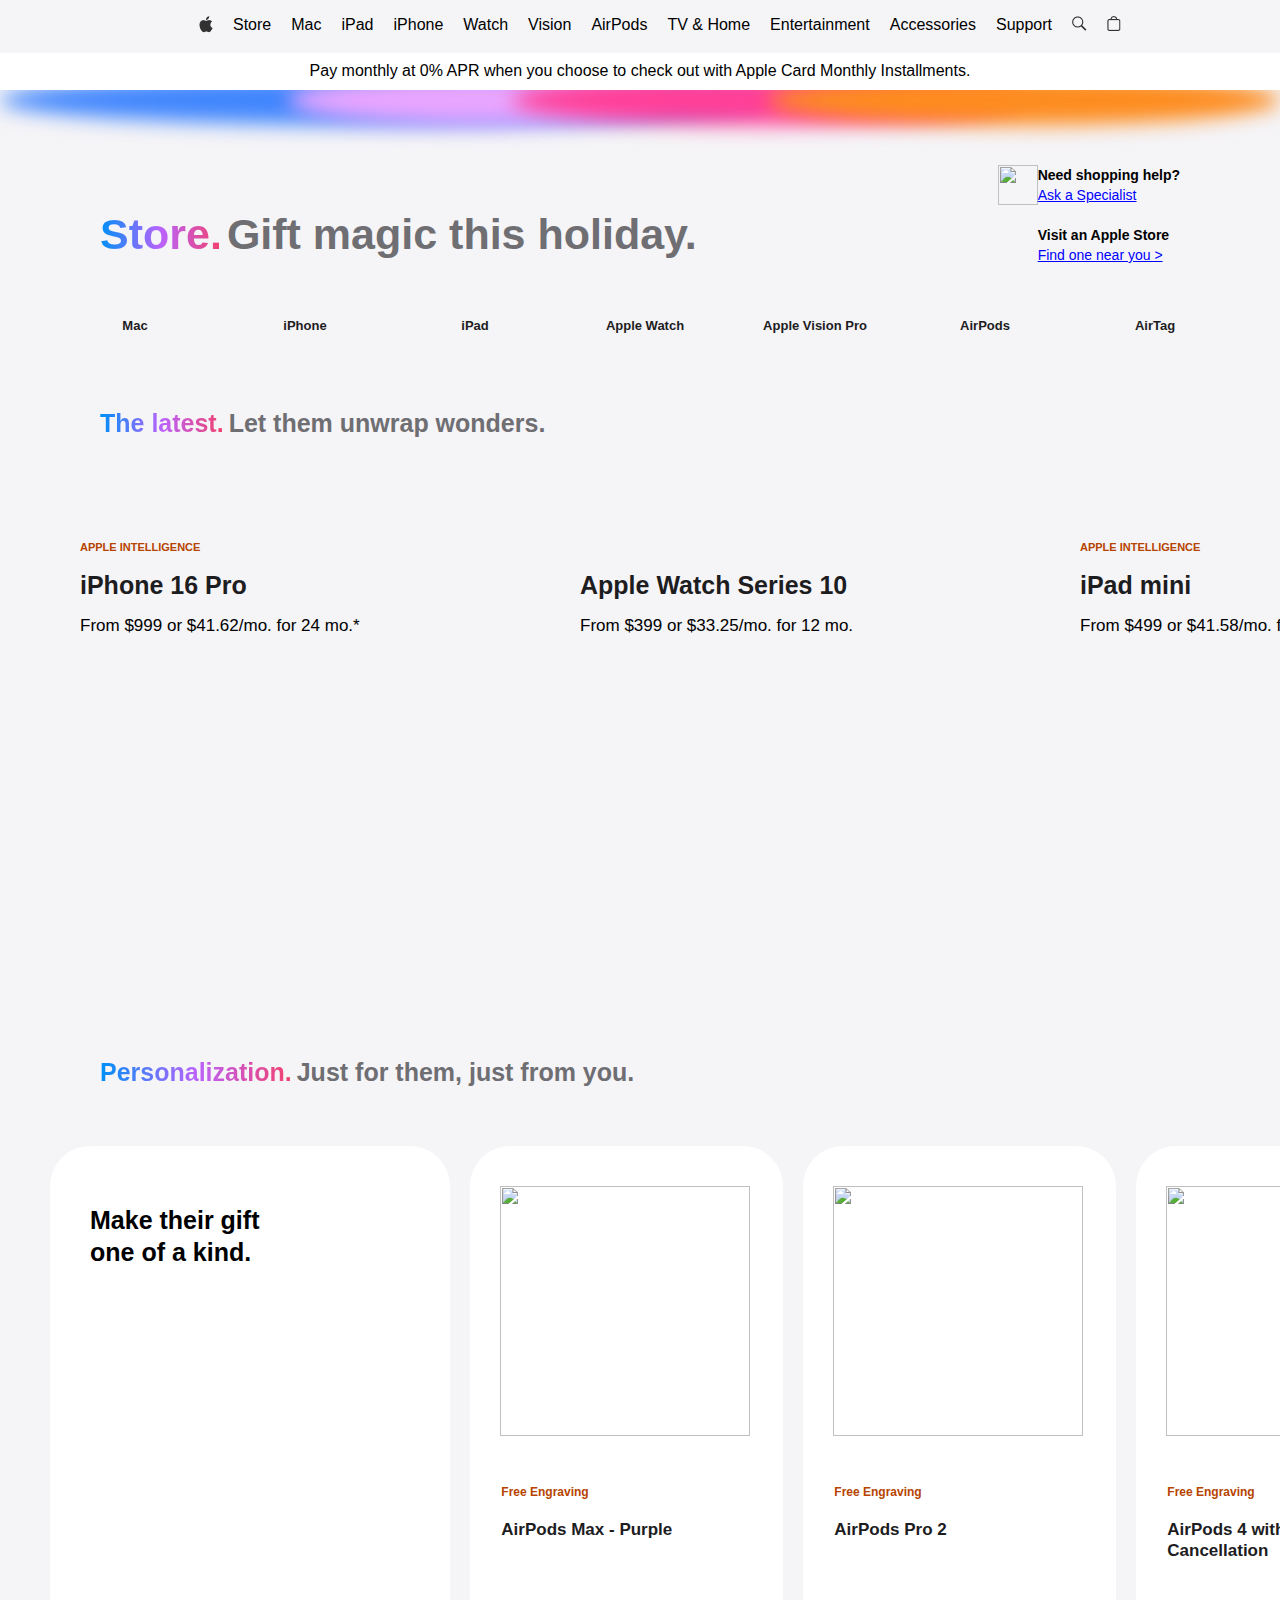
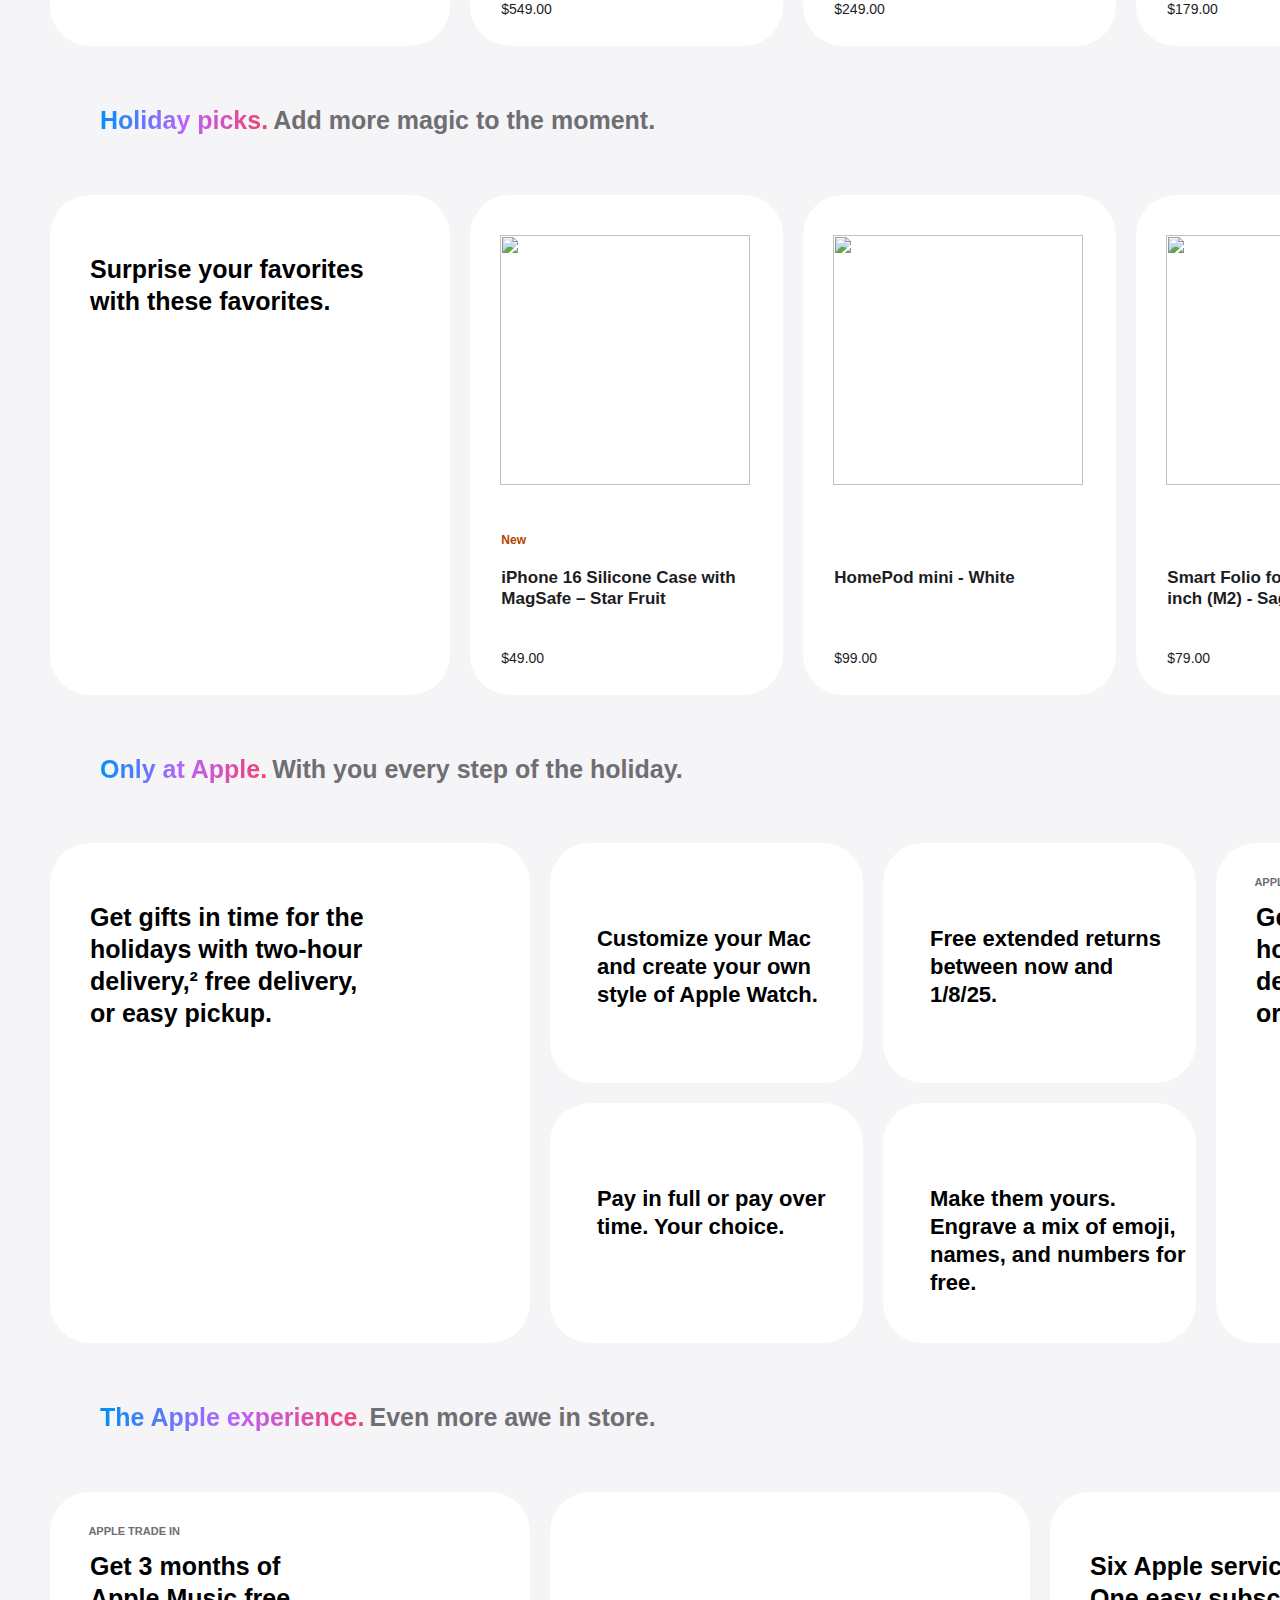
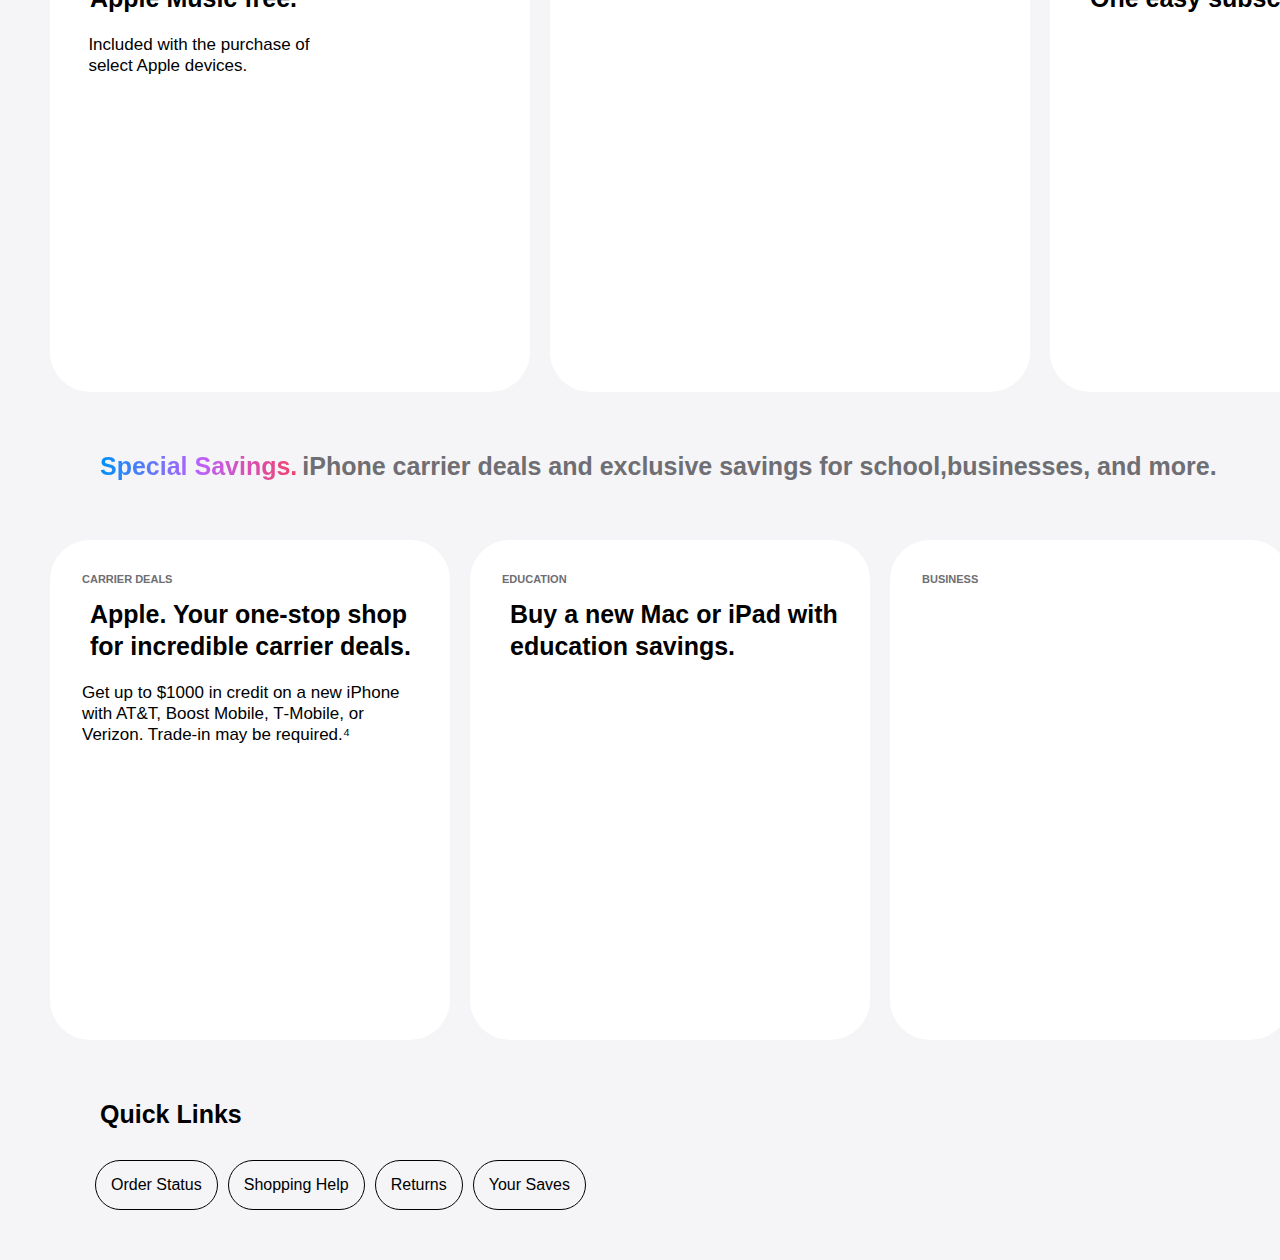
==== commit 43dafab8: "duussan" ====
--- a/store.html
+++ b/store.html
@@ -354,9 +354,9 @@
                 </div>
                 <div class="per-pic only-apple-card-2 padd-2">
                     <h6 class="wonders-p per-card-h6">Get gifts in time for the <br>
-                    holidays with two-hour <br>
-                    delivery,² free delivery, <br>
-                    or easy pickup.</h6>
+                        holidays with two-hour <br>
+                        delivery,² free delivery, <br>
+                        or easy pickup.</h6>
                     <p class="apple-p-2">APPLE TRADE IN</p>
                 </div>
             </div>
@@ -372,7 +372,7 @@
                         Apple Music free.</h6>
                     <p class="apple-p-2">APPLE TRADE IN</p>
                     <p class="apple-exp-card-1-p1">Included with the purchase of<br>
-                    select Apple devices.</p>
+                        select Apple devices.</p>
                 </div>
                 <div class="per-pic apple-exp-card-2">
                     <h6 class="wonders-p per-card-h6 col">Get 3 months free when you buy
@@ -381,45 +381,47 @@
                 </div>
                 <div class="per-pic apple-exp-card-3 padd-2">
                     <h6 class="wonders-p per-card-h6">Six Apple services.<br>
-                    One easy subscription.</h6>
-                </div>
-        </div>
-        <div>
-            <div class="wonder">
-                <h6 class="wonders-p wonders-h6">Special Savings.</h6>
-                <h6 class="wonders-p wonders-h6-2">iPhone carrier deals and exclusive savings for school,businesses, and more.</h6>
-            </div>
-            <div class="dis">
-                <div class="per-pic special-card-1 spe padd">
-                    <h6 class="wonders-p per-card-h6">Apple. Your one‑stop shop<br>
-                    for incredible carrier deals.</h6>
-                    <p class="apple-p-2">CARRIER DEALS</p>
-                    <p class="apple-exp-card-1-p1">Get up to $1000 in credit on a new iPhone<br>
-                    with AT&T, Boost Mobile, T‑Mobile, or<br>
-                    Verizon. Trade‑in may be required.⁴</p>
-                </div>
-                <div class="per-pic special-card-2 spe">
-                    <h6 class="wonders-p per-card-h6">Buy a new Mac or iPad with<br>
-                    education savings.</h6>
-                    <p class="apple-p-2">EDUCATION</p>
-                </div>
-                <div class="per-pic special-card-4 spe padd-2">
-                    <h6 class="wonders-p per-card-h6 col">From enterprise to small<br>
-                    business, we’ll work with<br>
-                    you.</h6>
-                    <p class="apple-p-2">BUSINESS</p>
-                </div>
-        </div>
-        <div class="wonder">
+                        One easy subscription.</h6>
+                </div>
+            </div>
             <div>
-             <h6 class="wonders-p">Quick Links</h6></div>
-             <div>
-                <div></div>
-                <div></div>
-                <div></div>
-                <div></div>
-             </div>
-        </div>
+                <div class="wonder">
+                    <h6 class="wonders-p wonders-h6">Special Savings.</h6>
+                    <h6 class="wonders-p wonders-h6-2">iPhone carrier deals and exclusive savings for school,businesses,
+                        and more.</h6>
+                </div>
+                <div class="dis">
+                    <div class="per-pic special-card-1 spe padd">
+                        <h6 class="wonders-p per-card-h6">Apple. Your one‑stop shop<br>
+                            for incredible carrier deals.</h6>
+                        <p class="apple-p-2">CARRIER DEALS</p>
+                        <p class="apple-exp-card-1-p1">Get up to $1000 in credit on a new iPhone<br>
+                            with AT&T, Boost Mobile, T‑Mobile, or<br>
+                            Verizon. Trade‑in may be required.⁴</p>
+                    </div>
+                    <div class="per-pic special-card-2 spe">
+                        <h6 class="wonders-p per-card-h6">Buy a new Mac or iPad with<br>
+                            education savings.</h6>
+                        <p class="apple-p-2">EDUCATION</p>
+                    </div>
+                    <div class="per-pic special-card-4 spe padd-2">
+                        <h6 class="wonders-p per-card-h6 col">From enterprise to small<br>
+                            business, we’ll work with<br>
+                            you.</h6>
+                        <p class="apple-p-2">BUSINESS</p>
+                    </div>
+                </div>
+                <div class="wonder">
+                    <div>
+                        <h6 class="wonders-p size-2">Quick Links</h6>
+                    </div>
+                </div>
+                <div class="end-div">
+                    <div class="end">Order Status</div>
+                    <div class="end">Shopping Help</div>
+                    <div class="end">Returns</div>
+                    <div class="end">Your Saves</div>
+                </div>
 </body>
 
 </html>--- a/store-style.css
+++ b/store-style.css
@@ -494,4 +494,51 @@
 }
 .special-card-4 {
     background-image: url(https://s3-alpha-sig.figma.com/img/a960/f7ee/fe8796ce51144b229909100094a59989?Expires=1735516800&Key-Pair-Id=APKAQ4GOSFWCVNEHN3O4&Signature=gZj4adiqz6cSdvVn-Ax9ls1zLiuc4-tnyPjiDzkpApByl3BlMlRsjZ4r7v9ooYuVsyt67oX3tiSJQRrQL~lpcWT1a51tSjWx4GNRNLcf9WpRBMdFZxnhotTWDjFwpIKiKtsIFaFwjZ4AjFq3d4qaGdH1oBKxz4Hc23OUwdKZ~y2gkJhrt-bLdz6EwliI6RAhE4sNGq7hByCOiNW5WJuIUhyFWqJk4pfrq1yK4WUXYtVjOqzxzXk7CPbwS-yrvipAO0cb-TdgJgBecBsF6ro3dgFDjuCMJMyow0v4WFjmUdBOkqbY4GaYVe9Pwqb-QfPQXxxX3G2nN6HtsAiDyI2iXg__);
+}
+
+.end-div {
+    display: flex;
+    gap: 10px;
+    margin-left: 95px;
+    margin-bottom: 50px;
+}
+
+.end {
+    background-color: transparent;
+    border-radius: 40px;
+    border: 1px;
+    border-color: black;
+    border-style: solid;
+    color: black;
+    padding: 15px;
+}
+
+.size-2 {
+    margin-bottom: 30px;
+}
+
+@media only screen and (max-width: 769px) {
+    header li {
+        display: none;
+    }
+    li:first-of-type {
+        display: block;
+        position: absolute;
+        left: 10px;
+    }
+    li:nth-last-child(1) {
+        display: block;
+        position: absolute;
+        right: 30px;
+    }
+    li:nth-last-child(2) {
+        display: block;
+        position: absolute;
+        right: 60px;
+    }
+    header {
+        position: relative;
+        position: fixed;
+        height: 50px;
+    }
 }